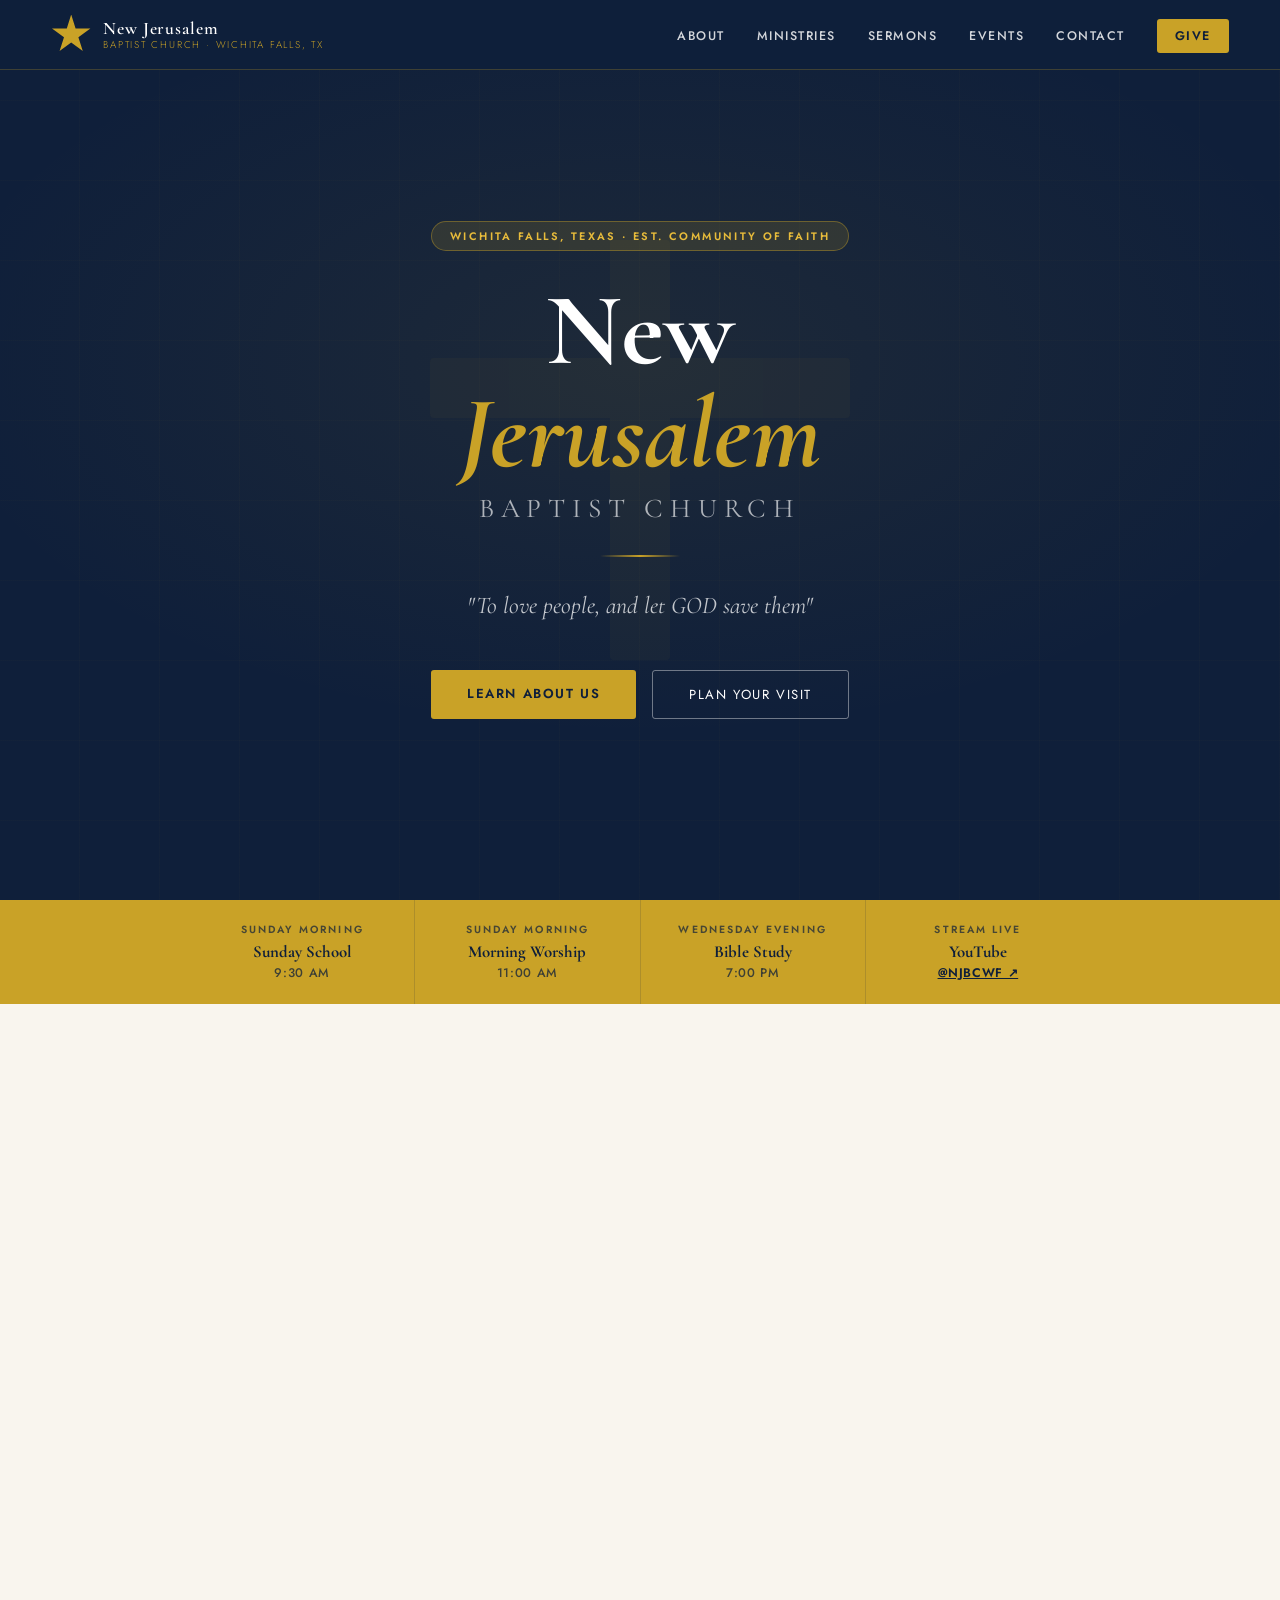
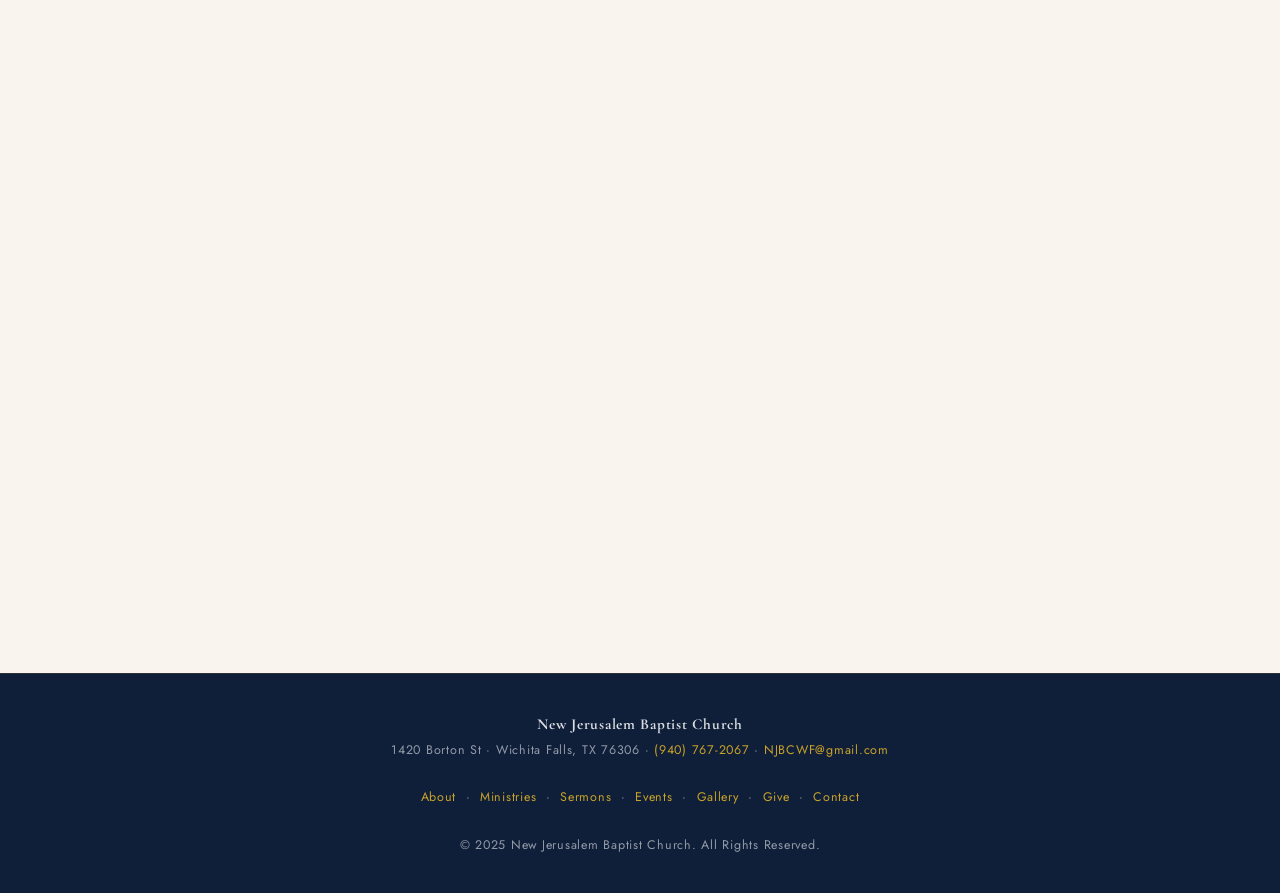
==== index.html @ de7db7b5 "Add files via upload" ====
<!DOCTYPE html>
<html lang="en">
<head>
  <meta charset="UTF-8" />
  <meta name="viewport" content="width=device-width, initial-scale=1.0" />
  <title>New Jerusalem Baptist Church – Wichita Falls, TX</title>
  <link rel="preconnect" href="https://fonts.googleapis.com" />
  <link rel="preconnect" href="https://fonts.gstatic.com" crossorigin />
  <link href="https://fonts.googleapis.com/css2?family=Cormorant+Garamond:ital,wght@0,400;0,600;0,700;1,400;1,600&family=Jost:wght@300;400;500;600&display=swap" rel="stylesheet" />
  <style>
    *, *::before, *::after { box-sizing: border-box; margin: 0; padding: 0; }

    :root {
      --navy:   #0f1f3a;
      --navy2:  #162848;
      --gold:   #c9a227;
      --gold2:  #e8bc3b;
      --cream:  #f9f5ee;
      --warm:   #f2e9d8;
      --text:   #1a1a2e;
      --muted:  #5a5a72;
      --white:  #ffffff;
      --rad:    6px;
    }

    html { scroll-behavior: smooth; }

    body {
      font-family: 'Jost', sans-serif;
      background: var(--cream);
      color: var(--text);
      overflow-x: hidden;
    }

    /* ── NAV ── */
    nav {
      position: fixed; top: 0; left: 0; right: 0; z-index: 1000;
      display: flex; align-items: center; justify-content: space-between;
      padding: 0 4vw;
      height: 70px;
      background: rgba(15, 31, 58, 0.97);
      backdrop-filter: blur(12px);
      border-bottom: 1px solid rgba(201,162,39,0.25);
    }
    .nav-logo {
      display: flex; align-items: center; gap: 12px; text-decoration: none;
    }
    .nav-logo-icon {
      width: 40px; height: 40px;
      background: var(--gold);
      clip-path: polygon(50% 0%, 61% 35%, 98% 35%, 68% 57%, 79% 91%, 50% 70%, 21% 91%, 32% 57%, 2% 35%, 39% 35%);
    }
    .nav-logo-text { color: var(--white); font-family: 'Cormorant Garamond', serif; font-size: 1.1rem; font-weight: 600; letter-spacing: 0.05em; line-height: 1.2; }
    .nav-logo-sub  { font-family: 'Jost', sans-serif; font-size: 0.62rem; font-weight: 300; letter-spacing: 0.18em; color: var(--gold); display: block; text-transform: uppercase; }

    .nav-links { display: flex; gap: 2rem; list-style: none; }
    .nav-links a {
      color: rgba(255,255,255,0.82);
      text-decoration: none;
      font-size: 0.78rem;
      font-weight: 500;
      letter-spacing: 0.12em;
      text-transform: uppercase;
      transition: color 0.2s;
    }
    .nav-links a:hover { color: var(--gold2); }

    .nav-give {
      background: var(--gold);
      color: var(--navy) !important;
      padding: 8px 18px;
      border-radius: 3px;
      font-weight: 600 !important;
      transition: background 0.2s !important;
    }
    .nav-give:hover { background: var(--gold2) !important; color: var(--navy) !important; }

    .nav-hamburger { display: none; flex-direction: column; gap: 5px; cursor: pointer; background: none; border: none; }
    .nav-hamburger span { display: block; width: 24px; height: 2px; background: var(--white); transition: 0.3s; }

    /* ── HERO ── */
    .hero {
      position: relative;
      min-height: 100vh;
      display: flex; flex-direction: column; justify-content: center; align-items: center;
      text-align: center;
      overflow: hidden;
      background: var(--navy);
      padding: 100px 6vw 60px;
    }
    .hero-bg {
      position: absolute; inset: 0;
      background:
        radial-gradient(ellipse 80% 60% at 50% 40%, rgba(201,162,39,0.08) 0%, transparent 70%),
        repeating-linear-gradient(
          0deg,
          transparent,
          transparent 79px,
          rgba(201,162,39,0.04) 80px
        ),
        repeating-linear-gradient(
          90deg,
          transparent,
          transparent 79px,
          rgba(201,162,39,0.04) 80px
        );
    }
    .hero-cross {
      position: absolute;
      top: 50%; left: 50%;
      transform: translate(-50%, -50%);
      width: 420px; height: 420px;
      opacity: 0.04;
    }
    .hero-cross::before, .hero-cross::after {
      content: ''; position: absolute; background: var(--gold); border-radius: 4px;
    }
    .hero-cross::before { width: 60px; height: 100%; left: 50%; transform: translateX(-50%); }
    .hero-cross::after  { width: 100%; height: 60px; top: 28%; left: 0; }

    .hero-badge {
      display: inline-block;
      background: rgba(201,162,39,0.15);
      border: 1px solid rgba(201,162,39,0.4);
      color: var(--gold2);
      font-size: 0.68rem;
      font-weight: 600;
      letter-spacing: 0.22em;
      text-transform: uppercase;
      padding: 6px 18px;
      border-radius: 50px;
      margin-bottom: 28px;
      position: relative;
      animation: fadeUp 0.8s ease both;
    }
    .hero h1 {
      font-family: 'Cormorant Garamond', serif;
      font-size: clamp(3rem, 8vw, 6.5rem);
      font-weight: 700;
      color: var(--white);
      line-height: 1.0;
      position: relative;
      animation: fadeUp 0.9s 0.1s ease both;
      margin-bottom: 8px;
    }
    .hero h1 em { color: var(--gold); font-style: italic; }
    .hero-church {
      font-family: 'Cormorant Garamond', serif;
      font-size: clamp(1rem, 3vw, 1.7rem);
      font-weight: 400;
      color: rgba(255,255,255,0.65);
      letter-spacing: 0.25em;
      text-transform: uppercase;
      margin-bottom: 30px;
      position: relative;
      animation: fadeUp 1s 0.2s ease both;
    }
    .hero-divider {
      width: 80px; height: 2px;
      background: linear-gradient(90deg, transparent, var(--gold), transparent);
      margin: 0 auto 30px;
      animation: fadeUp 1s 0.3s ease both;
    }
    .hero-tagline {
      font-family: 'Cormorant Garamond', serif;
      font-size: clamp(1.1rem, 2.5vw, 1.5rem);
      font-style: italic;
      color: rgba(255,255,255,0.75);
      max-width: 560px;
      line-height: 1.6;
      position: relative;
      animation: fadeUp 1s 0.4s ease both;
      margin-bottom: 44px;
    }
    .hero-ctas {
      display: flex; gap: 16px; flex-wrap: wrap; justify-content: center;
      position: relative;
      animation: fadeUp 1s 0.55s ease both;
    }
    .btn-primary {
      background: var(--gold);
      color: var(--navy);
      padding: 14px 36px;
      border-radius: 3px;
      font-weight: 600;
      font-size: 0.82rem;
      letter-spacing: 0.12em;
      text-transform: uppercase;
      text-decoration: none;
      transition: background 0.2s, transform 0.2s;
      display: inline-block;
    }
    .btn-primary:hover { background: var(--gold2); transform: translateY(-1px); }
    .btn-outline {
      background: transparent;
      color: var(--white);
      border: 1px solid rgba(255,255,255,0.4);
      padding: 14px 36px;
      border-radius: 3px;
      font-weight: 400;
      font-size: 0.82rem;
      letter-spacing: 0.12em;
      text-transform: uppercase;
      text-decoration: none;
      transition: border-color 0.2s, color 0.2s, transform 0.2s;
      display: inline-block;
    }
    .btn-outline:hover { border-color: var(--gold); color: var(--gold); transform: translateY(-1px); }

    /* ── SERVICE TIMES STRIP ── */
    .times-strip {
      background: var(--gold);
      padding: 0;
      display: flex;
      justify-content: center;
      align-items: stretch;
      flex-wrap: wrap;
    }
    .times-strip-inner {
      display: flex; align-items: stretch; width: 100%; max-width: 900px; flex-wrap: wrap;
    }
    .time-item {
      flex: 1; min-width: 200px;
      display: flex; flex-direction: column; align-items: center; justify-content: center;
      padding: 22px 20px;
      border-right: 1px solid rgba(15,31,58,0.15);
      text-align: center;
    }
    .time-item:last-child { border-right: none; }
    .time-day {
      font-size: 0.65rem;
      font-weight: 600;
      letter-spacing: 0.2em;
      text-transform: uppercase;
      color: rgba(15,31,58,0.7);
      margin-bottom: 4px;
    }
    .time-service {
      font-family: 'Cormorant Garamond', serif;
      font-size: 1.05rem;
      font-weight: 700;
      color: var(--navy);
      margin-bottom: 2px;
    }
    .time-clock {
      font-size: 0.78rem;
      font-weight: 500;
      color: rgba(15,31,58,0.75);
      letter-spacing: 0.05em;
    }

    /* ── SECTIONS ── */
    section { padding: 90px 6vw; }
    .section-tag {
      font-size: 0.65rem; font-weight: 600; letter-spacing: 0.25em; text-transform: uppercase;
      color: var(--gold); margin-bottom: 12px;
    }
    .section-title {
      font-family: 'Cormorant Garamond', serif;
      font-size: clamp(2rem, 5vw, 3.4rem);
      font-weight: 700;
      color: var(--navy);
      line-height: 1.1;
      margin-bottom: 20px;
    }
    .section-title em { font-style: italic; color: var(--gold); }
    .section-body {
      font-size: 1rem; line-height: 1.8; color: var(--muted); max-width: 560px;
    }
    .gold-line {
      width: 48px; height: 3px;
      background: var(--gold);
      margin-bottom: 24px;
      border-radius: 2px;
    }

    /* ── WELCOME ── */
    .welcome {
      background: var(--cream);
      display: grid;
      grid-template-columns: 1fr 1fr;
      gap: 80px;
      align-items: center;
    }
    .welcome-visual {
      position: relative;
    }
    .welcome-img-frame {
      width: 100%;
      aspect-ratio: 4/3;
      background: var(--navy2);
      border-radius: 4px;
      overflow: hidden;
      display: flex; align-items: center; justify-content: center;
      position: relative;
    }
    .welcome-img-frame::after {
      content: '';
      position: absolute;
      inset: 0;
      border: 2px solid rgba(201,162,39,0.3);
      border-radius: 4px;
      pointer-events: none;
    }
    .welcome-placeholder {
      color: rgba(201,162,39,0.5);
      font-family: 'Cormorant Garamond', serif;
      font-size: 1rem;
      letter-spacing: 0.1em;
      text-align: center;
      padding: 20px;
    }
    .welcome-accent-box {
      position: absolute;
      bottom: -24px; right: -24px;
      background: var(--gold);
      width: 120px; height: 120px;
      border-radius: 3px;
      display: flex; flex-direction: column; align-items: center; justify-content: center;
      text-align: center;
      z-index: -1;
    }
    .welcome-accent-num {
      font-family: 'Cormorant Garamond', serif;
      font-size: 2.2rem;
      font-weight: 700;
      color: var(--navy);
      line-height: 1;
    }
    .welcome-accent-label {
      font-size: 0.6rem;
      font-weight: 600;
      letter-spacing: 0.12em;
      text-transform: uppercase;
      color: rgba(15,31,58,0.7);
    }
    .welcome-verse {
      margin-top: 28px;
      padding: 20px 24px;
      border-left: 3px solid var(--gold);
      background: var(--warm);
      border-radius: 0 4px 4px 0;
    }
    .welcome-verse p {
      font-family: 'Cormorant Garamond', serif;
      font-size: 1.1rem;
      font-style: italic;
      color: var(--navy);
      line-height: 1.6;
    }
    .welcome-verse cite {
      display: block;
      font-family: 'Jost', sans-serif;
      font-size: 0.72rem;
      font-style: normal;
      font-weight: 600;
      letter-spacing: 0.1em;
      color: var(--gold);
      margin-top: 8px;
    }

    /* ── MINISTRIES ── */
    .ministries-section { background: var(--navy); }
    .ministries-section .section-tag { color: var(--gold); }
    .ministries-section .section-title { color: var(--white); }
    .ministries-section .section-body { color: rgba(255,255,255,0.6); }
    .ministries-header {
      display: flex; justify-content: space-between; align-items: flex-end;
      flex-wrap: wrap; gap: 20px;
      margin-bottom: 54px;
    }
    .ministries-grid {
      display: grid;
      grid-template-columns: repeat(auto-fill, minmax(200px, 1fr));
      gap: 16px;
    }
    .ministry-card {
      background: rgba(255,255,255,0.05);
      border: 1px solid rgba(201,162,39,0.15);
      border-radius: var(--rad);
      padding: 24px 20px;
      cursor: default;
      transition: background 0.25s, border-color 0.25s, transform 0.25s;
      position: relative;
      overflow: hidden;
    }
    .ministry-card::before {
      content: '';
      position: absolute; bottom: 0; left: 0;
      width: 100%; height: 2px;
      background: var(--gold);
      transform: scaleX(0);
      transform-origin: left;
      transition: transform 0.3s;
    }
    .ministry-card:hover {
      background: rgba(201,162,39,0.08);
      border-color: rgba(201,162,39,0.4);
      transform: translateY(-3px);
    }
    .ministry-card:hover::before { transform: scaleX(1); }
    .ministry-icon {
      font-size: 1.5rem;
      margin-bottom: 12px;
    }
    .ministry-name {
      font-family: 'Cormorant Garamond', serif;
      font-size: 1.05rem;
      font-weight: 600;
      color: var(--white);
      margin-bottom: 6px;
    }
    .ministry-desc {
      font-size: 0.75rem;
      color: rgba(255,255,255,0.45);
      line-height: 1.55;
    }

    /* ── GIVE / JOIN ── */
    .action-strip {
      background: var(--warm);
      padding: 72px 6vw;
      display: grid;
      grid-template-columns: 1fr 1fr;
      gap: 40px;
    }
    .action-card {
      background: var(--white);
      border-radius: 6px;
      padding: 44px 40px;
      position: relative;
      overflow: hidden;
      box-shadow: 0 2px 24px rgba(0,0,0,0.07);
    }
    .action-card.dark {
      background: var(--navy);
    }
    .action-card::after {
      content: '';
      position: absolute; top: 0; left: 0;
      width: 4px; height: 100%;
      background: var(--gold);
    }
    .action-card .section-title { font-size: 2rem; }
    .action-card.dark .section-title { color: var(--white); }
    .action-card.dark .section-body  { color: rgba(255,255,255,0.6); }
    .action-card .section-body { margin-bottom: 28px; }

    /* ── CONTACT ── */
    .contact-section {
      background: var(--cream);
      display: grid;
      grid-template-columns: 1fr 1fr;
      gap: 80px;
      align-items: center;
    }
    .contact-info { }
    .contact-list { list-style: none; margin-top: 32px; display: flex; flex-direction: column; gap: 20px; }
    .contact-list li {
      display: flex; align-items: flex-start; gap: 14px;
    }
    .contact-icon {
      width: 40px; height: 40px; flex-shrink: 0;
      background: var(--warm);
      border: 1px solid rgba(201,162,39,0.3);
      border-radius: 50%;
      display: flex; align-items: center; justify-content: center;
      font-size: 1rem;
    }
    .contact-detail strong {
      display: block;
      font-size: 0.72rem;
      font-weight: 600;
      letter-spacing: 0.14em;
      text-transform: uppercase;
      color: var(--gold);
      margin-bottom: 2px;
    }
    .contact-detail span, .contact-detail a {
      font-size: 0.95rem;
      color: var(--muted);
      text-decoration: none;
    }
    .contact-detail a:hover { color: var(--gold); }
    .contact-map {
      background: var(--navy2);
      border-radius: 6px;
      overflow: hidden;
      height: 360px;
      display: flex; align-items: center; justify-content: center;
      position: relative;
    }
    .contact-map iframe {
      width: 100%; height: 100%; border: 0;
    }

    .social-row {
      display: flex; gap: 12px; margin-top: 36px; flex-wrap: wrap;
    }
    .social-btn {
      display: flex; align-items: center; gap: 8px;
      padding: 9px 16px;
      border: 1px solid rgba(201,162,39,0.3);
      border-radius: 50px;
      text-decoration: none;
      font-size: 0.75rem;
      font-weight: 500;
      letter-spacing: 0.08em;
      color: var(--muted);
      transition: all 0.2s;
    }
    .social-btn:hover {
      border-color: var(--gold);
      color: var(--gold);
      background: rgba(201,162,39,0.05);
    }

    /* ── FOOTER ── */
    footer {
      background: var(--navy);
      color: rgba(255,255,255,0.55);
      text-align: center;
      padding: 36px 6vw;
      font-size: 0.78rem;
      letter-spacing: 0.06em;
      line-height: 1.9;
      border-top: 1px solid rgba(201,162,39,0.15);
    }
    footer a { color: var(--gold); text-decoration: none; }
    footer strong { color: rgba(255,255,255,0.85); font-family: 'Cormorant Garamond', serif; font-size: 0.95rem; }

    /* ── ANIMATIONS ── */
    @keyframes fadeUp {
      from { opacity: 0; transform: translateY(22px); }
      to   { opacity: 1; transform: translateY(0); }
    }
    .reveal {
      opacity: 0; transform: translateY(30px);
      transition: opacity 0.7s ease, transform 0.7s ease;
    }
    .reveal.visible {
      opacity: 1; transform: translateY(0);
    }


    /* ── MOBILE MENU ── */
    .mobile-menu {
      display: none; position: fixed; top: 70px; left: 0; right: 0;
      background: var(--white); z-index: 999;
      border-bottom: 2px solid rgba(201,162,39,0.25);
      padding: 8px 4vw 18px; flex-direction: column;
      box-shadow: 0 8px 24px rgba(0,0,0,0.1);
    }
    .mobile-menu.open { display: flex; }
    .mobile-menu a { display: block; padding: 12px 0; color: var(--muted); text-decoration: none; font-size: 0.78rem; font-weight: 500; letter-spacing: 0.12em; text-transform: uppercase; border-bottom: 1px solid rgba(0,0,0,0.05); transition: color 0.2s; }
    .mobile-menu a:last-child { border-bottom: none; }
    .mobile-menu a:hover { color: var(--navy); }

    /* ── MOBILE ── */
    @media (max-width: 820px) {
      .nav-links { display: none; }
      .nav-hamburger { display: flex; }

      .welcome, .contact-section, .action-strip {
        grid-template-columns: 1fr;
        gap: 40px;
      }
      .welcome-accent-box { display: none; }
      .ministries-header { flex-direction: column; }
      .hero h1 { font-size: clamp(2.4rem, 10vw, 4rem); }
      .times-strip-inner { flex-direction: column; }
      .time-item { border-right: none; border-bottom: 1px solid rgba(15,31,58,0.15); }
      .time-item:last-child { border-bottom: none; }
    }
  </style>
</head>
<body>

<!-- NAV -->
<nav>
  <a href="#home" class="nav-logo">
    <div class="nav-logo-icon"></div>
    <div class="nav-logo-text">
      New Jerusalem<br>
      <span class="nav-logo-sub">Baptist Church · Wichita Falls, TX</span>
    </div>
  </a>
  <ul class="nav-links">
    <li><a href="about.html">About</a></li>
    <li><a href="ministries.html">Ministries</a></li>
    <li><a href="sermons.html">Sermons</a></li>
    <li><a href="events.html">Events</a></li>
    <li><a href="contact.html">Contact</a></li>
    <li><a href="give.html" class="nav-give">Give</a></li>
  </ul>
  <button class="nav-hamburger" aria-label="Menu" id="hamburger">
    <span></span><span></span><span></span>
  </button>
</nav>
<div class="mobile-menu" id="mobileMenu">
  <a href="about.html">About Us</a>
  <a href="history.html">History</a>
  <a href="pastor.html">Our Pastor</a>
  <a href="ministries.html">Ministries</a>
  <a href="sermons.html">Sermons</a>
  <a href="events.html">Events</a>
  <a href="gallery.html">Gallery</a>
  <a href="join.html">Join Us</a>
  <a href="contact.html">Contact</a>
  <a href="give.html" style="color:var(--gold);font-weight:600;">Give →</a>
</div>

<!-- HERO -->
<section class="hero" id="home">
  <div class="hero-bg"></div>
  <div class="hero-cross"></div>

  <div class="hero-badge">Wichita Falls, Texas · Est. Community of Faith</div>

  <h1>New<br><em>Jerusalem</em></h1>
  <p class="hero-church">Baptist Church</p>
  <div class="hero-divider"></div>
  <p class="hero-tagline">"To love people, and let GOD save them"</p>

  <div class="hero-ctas">
    <a href="about.html" class="btn-primary">Learn About Us</a>
    <a href="contact.html" class="btn-outline">Plan Your Visit</a>
  </div>
</section>

<!-- SERVICE TIMES -->
<div class="times-strip">
  <div class="times-strip-inner">
    <div class="time-item">
      <div class="time-day">Sunday Morning</div>
      <div class="time-service">Sunday School</div>
      <div class="time-clock">9:30 AM</div>
    </div>
    <div class="time-item">
      <div class="time-day">Sunday Morning</div>
      <div class="time-service">Morning Worship</div>
      <div class="time-clock">11:00 AM</div>
    </div>
    <div class="time-item">
      <div class="time-day">Wednesday Evening</div>
      <div class="time-service">Bible Study</div>
      <div class="time-clock">7:00 PM</div>
    </div>
    <div class="time-item">
      <div class="time-day">Stream Live</div>
      <div class="time-service">YouTube</div>
      <div class="time-clock"><a href="http://www.youtube.com/@NJBCWF" target="_blank" style="color:var(--navy);font-weight:600;">@NJBCWF ↗</a></div>
    </div>
  </div>
</div>

<!-- WELCOME / ABOUT -->
<section class="welcome" id="about">
  <div class="welcome-visual reveal">
    <div class="welcome-img-frame">
      <!-- Replace the src below with your actual church photo -->
      <img src="https://static.wixstatic.com/media/01a251_3fbb4b91254f48e99096f64b1d5bab89~mv2_d_1728_1296_s_2.jpg"
           alt="Inside New Jerusalem Baptist Church"
           style="width:100%;height:100%;object-fit:cover;"
           onerror="this.style.display='none';this.nextElementSibling.style.display='flex';"
      />
      <div class="welcome-placeholder" style="display:none;">
        ✝<br>New Jerusalem<br>Baptist Church
      </div>
    </div>
    <div class="welcome-accent-box">
      <div class="welcome-accent-num">15+</div>
      <div class="welcome-accent-label">Ministries</div>
    </div>
  </div>

  <div class="reveal" style="transition-delay:0.15s">
    <div class="section-tag">Welcome Home</div>
    <div class="gold-line"></div>
    <h2 class="section-title">A Church That<br>Shows <em>Christ's Love</em></h2>
    <p class="section-body">
      The mission and purpose of New Jerusalem Baptist Church is to carry out the mandate of Jesus — to "feed His sheep." We are a church that shows the love of Christ to everyone we meet. Every member is seeking fellowship with GOD, growing together in faith, and serving our community in Wichita Falls.
    </p>

    <div class="welcome-verse">
      <p>"Go ye therefore, and teach all nations, baptizing them in the name of the Father, and of the Son, and of the Holy Ghost."</p>
      <cite>— Matthew 28:19</cite>
    </div>

    <div style="margin-top:32px; display:flex; gap:14px; flex-wrap:wrap;">
      <a href="about.html" class="btn-primary">Our Story</a>
      <a href="pastor.html" class="btn-outline" style="color:var(--navy);border-color:rgba(15,31,58,0.3);">Meet Our Pastor</a>
    </div>
  </div>
</section>

<!-- MINISTRIES -->
<section class="ministries-section" id="ministries">
  <div class="ministries-header">
    <div class="reveal">
      <div class="section-tag">Serving Together</div>
      <div class="gold-line"></div>
      <h2 class="section-title">Our <em>Ministries</em></h2>
    </div>
    <p class="section-body reveal" style="transition-delay:0.1s">
      From youth to seniors, from creative arts to community outreach — there is a place for every member to serve and belong at NJBC.
    </p>
  </div>

  <div class="ministries-grid">
    <div class="ministry-card reveal" style="transition-delay:0.05s">
      <div class="ministry-icon">🌟</div>
      <div class="ministry-name">IMPACT &amp; 18/25</div>
      <div class="ministry-desc">Youth ministry shaping the next generation of faithful leaders.</div>
    </div>
    <div class="ministry-card reveal" style="transition-delay:0.1s">
      <div class="ministry-icon">💑</div>
      <div class="ministry-name">Couples Ministry</div>
      <div class="ministry-desc">Strengthening marriages through faith, community, and fellowship.</div>
    </div>
    <div class="ministry-card reveal" style="transition-delay:0.15s">
      <div class="ministry-icon">🦊</div>
      <div class="ministry-name">Silver Fox</div>
      <div class="ministry-desc">Celebrating and honoring our senior members with care and joy.</div>
    </div>
    <div class="ministry-card reveal" style="transition-delay:0.2s">
      <div class="ministry-icon">🤝</div>
      <div class="ministry-name">Greeters</div>
      <div class="ministry-desc">Making every visitor feel welcomed, seen, and at home.</div>
    </div>
    <div class="ministry-card reveal" style="transition-delay:0.05s">
      <div class="ministry-icon">🍽️</div>
      <div class="ministry-name">Hospitality</div>
      <div class="ministry-desc">Serving the congregation and community with warmth and generosity.</div>
    </div>
    <div class="ministry-card reveal" style="transition-delay:0.1s">
      <div class="ministry-icon">🏘️</div>
      <div class="ministry-name">Communities on the Move</div>
      <div class="ministry-desc">Engaging and uplifting the neighborhoods around us.</div>
    </div>
    <div class="ministry-card reveal" style="transition-delay:0.15s">
      <div class="ministry-icon">🚌</div>
      <div class="ministry-name">Transportation</div>
      <div class="ministry-desc">Ensuring no one misses worship due to lack of a ride.</div>
    </div>
    <div class="ministry-card reveal" style="transition-delay:0.2s">
      <div class="ministry-icon">🎗️</div>
      <div class="ministry-name">Cancer Survivors</div>
      <div class="ministry-desc">A community of hope, support, and healing for survivors and families.</div>
    </div>
    <div class="ministry-card reveal" style="transition-delay:0.05s">
      <div class="ministry-icon">🕊️</div>
      <div class="ministry-name">Grief Ministry</div>
      <div class="ministry-desc">Walking alongside those experiencing loss with compassion.</div>
    </div>
    <div class="ministry-card reveal" style="transition-delay:0.1s">
      <div class="ministry-icon">🍳</div>
      <div class="ministry-name">Culinary Arts</div>
      <div class="ministry-desc">Sharing God's love through the gift of food and fellowship.</div>
    </div>
    <div class="ministry-card reveal" style="transition-delay:0.15s">
      <div class="ministry-icon">🎨</div>
      <div class="ministry-name">Creative Arts</div>
      <div class="ministry-desc">Using artistic gifts to glorify God and inspire the congregation.</div>
    </div>
    <div class="ministry-card reveal" style="transition-delay:0.2s">
      <div class="ministry-icon">🔥</div>
      <div class="ministry-name">Chariots of Fire</div>
      <div class="ministry-desc">A ministry of dynamic worship and spiritual fire.</div>
    </div>
    <div class="ministry-card reveal" style="transition-delay:0.05s">
      <div class="ministry-icon">✊</div>
      <div class="ministry-name">MLK Symposium</div>
      <div class="ministry-desc">Honoring Dr. King's legacy through education and advocacy.</div>
    </div>
    <div class="ministry-card reveal" style="transition-delay:0.1s">
      <div class="ministry-icon">🌱</div>
      <div class="ministry-name">Operation Fresh Start</div>
      <div class="ministry-desc">Rebuilding lives through outreach, resources, and renewal.</div>
    </div>
  </div>
</section>

<!-- GIVE / JOIN ACTION STRIP -->
<div class="action-strip">
  <div class="action-card reveal">
    <div class="section-tag">Support the Mission</div>
    <div class="gold-line"></div>
    <h2 class="section-title">Give &amp;<br>Partner with Us</h2>
    <p class="section-body">Your generosity fuels our ministries, community programs, and the spreading of the Gospel right here in Wichita Falls.</p>
    <a href="give.html" class="btn-primary">Give Online →</a>
  </div>
  <div class="action-card dark reveal" style="transition-delay:0.15s">
    <div class="section-tag" style="color:var(--gold)">Become a Member</div>
    <div class="gold-line"></div>
    <h2 class="section-title" style="color:var(--white)">Join Our<br><em>Family</em></h2>
    <p class="section-body" style="color:rgba(255,255,255,0.6)">There's a place here for you. Connect with our church family, discover your gifts, and grow in your walk with God.</p>
    <a href="join.html" class="btn-primary">Join Us →</a>
  </div>
</div>

<!-- CONTACT -->
<section class="contact-section" id="contact">
  <div class="reveal">
    <div class="section-tag">Find Us</div>
    <div class="gold-line"></div>
    <h2 class="section-title">Plan Your<br><em>Visit</em></h2>
    <p class="section-body">We'd love to have you join us for worship. Come as you are — all are welcome at New Jerusalem.</p>

    <ul class="contact-list">
      <li>
        <div class="contact-icon">📍</div>
        <div class="contact-detail">
          <strong>Address</strong>
          <span>1420 Borton St, Wichita Falls, TX 76306</span>
        </div>
      </li>
      <li>
        <div class="contact-icon">📞</div>
        <div class="contact-detail">
          <strong>Phone</strong>
          <a href="tel:9407672067">(940) 767-2067</a>
        </div>
      </li>
      <li>
        <div class="contact-icon">✉️</div>
        <div class="contact-detail">
          <strong>Email</strong>
          <a href="mailto:NJBCWF@gmail.com">NJBCWF@gmail.com</a>
        </div>
      </li>
    </ul>

    <div class="social-row">
      <a href="http://www.youtube.com/@NJBCWF" target="_blank" class="social-btn">▶ YouTube</a>
      <a href="https://www.facebook.com/newjerusalembcwftx/" target="_blank" class="social-btn">f Facebook</a>
      <a href="https://twitter.com/njbcyouthwf" target="_blank" class="social-btn">𝕏 Twitter</a>
      <a href="https://www.instagram.com/njbcwfyouth/" target="_blank" class="social-btn">◎ Instagram</a>
    </div>
  </div>

  <div class="contact-map reveal" style="transition-delay:0.15s">
    <iframe
      src="https://www.google.com/maps/embed?pb=!1m18!1m12!1m3!1d3327.78!2d-98.5271!3d33.9219!2m3!1f0!2f0!3f0!3m2!1i1024!2i768!4f13.1!3m3!1m2!1s0x864d5e1b0000000%3A0x0!2s1420+Borton+St%2C+Wichita+Falls%2C+TX+76306!5e0!3m2!1sen!2sus!4v1"
      allowfullscreen=""
      loading="lazy"
      referrerpolicy="no-referrer-when-downgrade"
      title="New Jerusalem Baptist Church Location"
    ></iframe>
  </div>
</section>

<!-- FOOTER -->
<footer>
  <strong>New Jerusalem Baptist Church</strong><br>
  1420 Borton St · Wichita Falls, TX 76306 · <a href="tel:9407672067">(940) 767-2067</a> · <a href="mailto:NJBCWF@gmail.com">NJBCWF@gmail.com</a><br><br>
  <a href="about.html">About</a> &nbsp;·&nbsp;
  <a href="ministries.html">Ministries</a> &nbsp;·&nbsp;
  <a href="sermons.html">Sermons</a> &nbsp;·&nbsp;
  <a href="events.html">Events</a> &nbsp;·&nbsp;
  <a href="gallery.html">Gallery</a> &nbsp;·&nbsp;
  <a href="give.html">Give</a> &nbsp;·&nbsp;
  <a href="contact.html">Contact</a><br><br>
  © 2025 New Jerusalem Baptist Church. All Rights Reserved.
</footer>

<script data-cfasync="false" src="/cdn-cgi/scripts/5c5dd728/cloudflare-static/email-decode.min.js"><
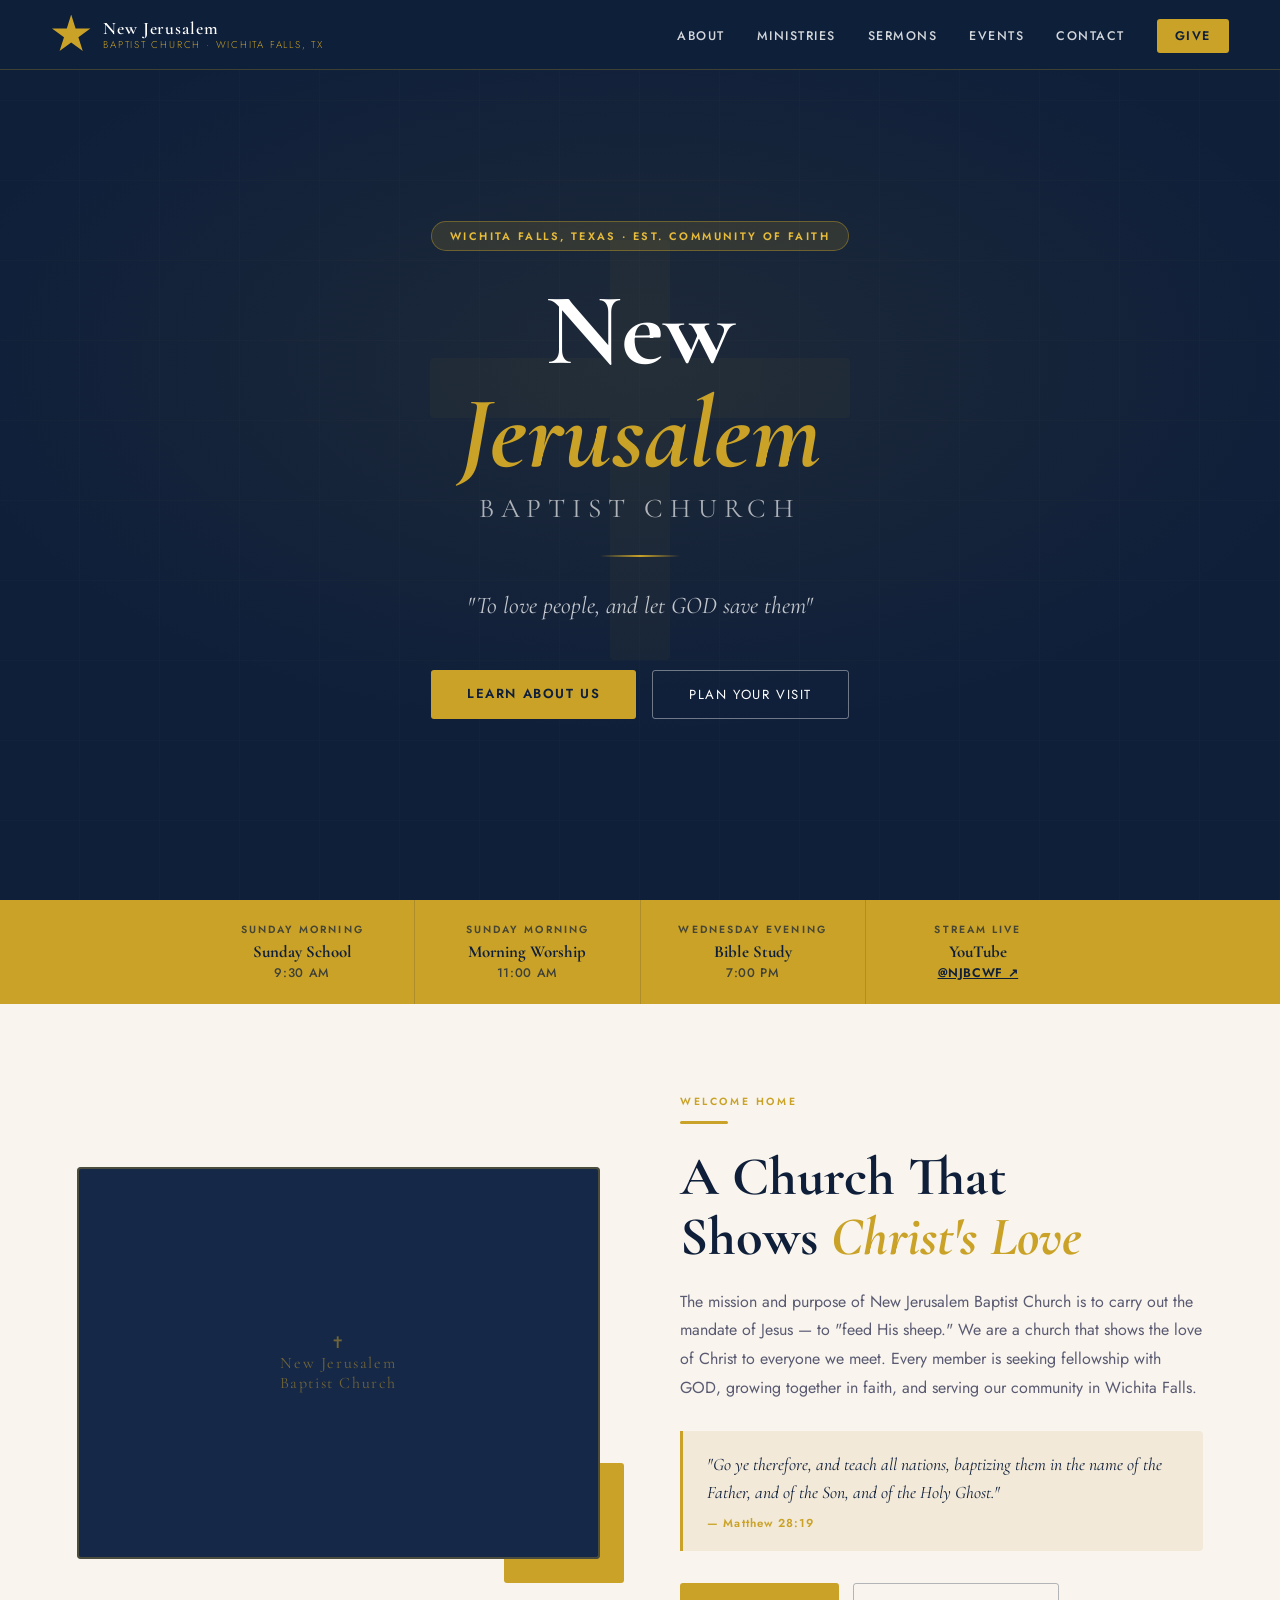
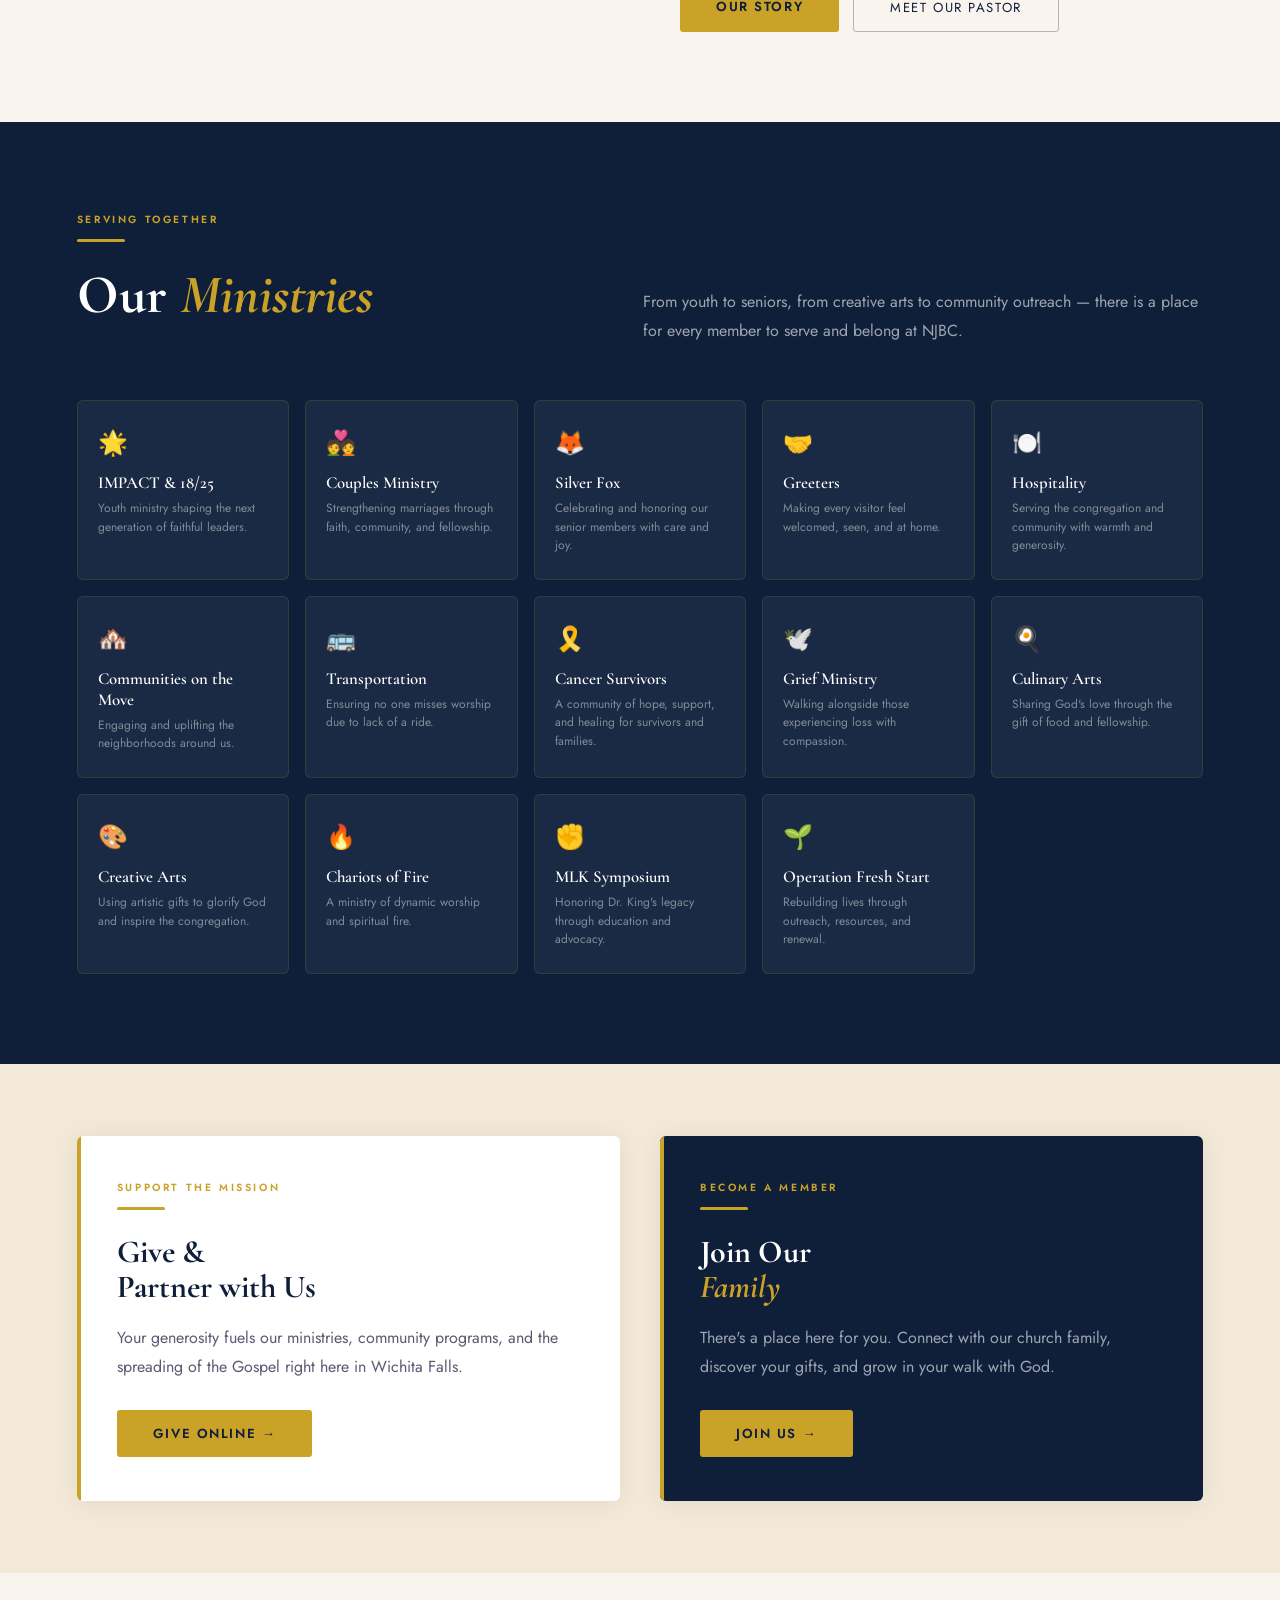
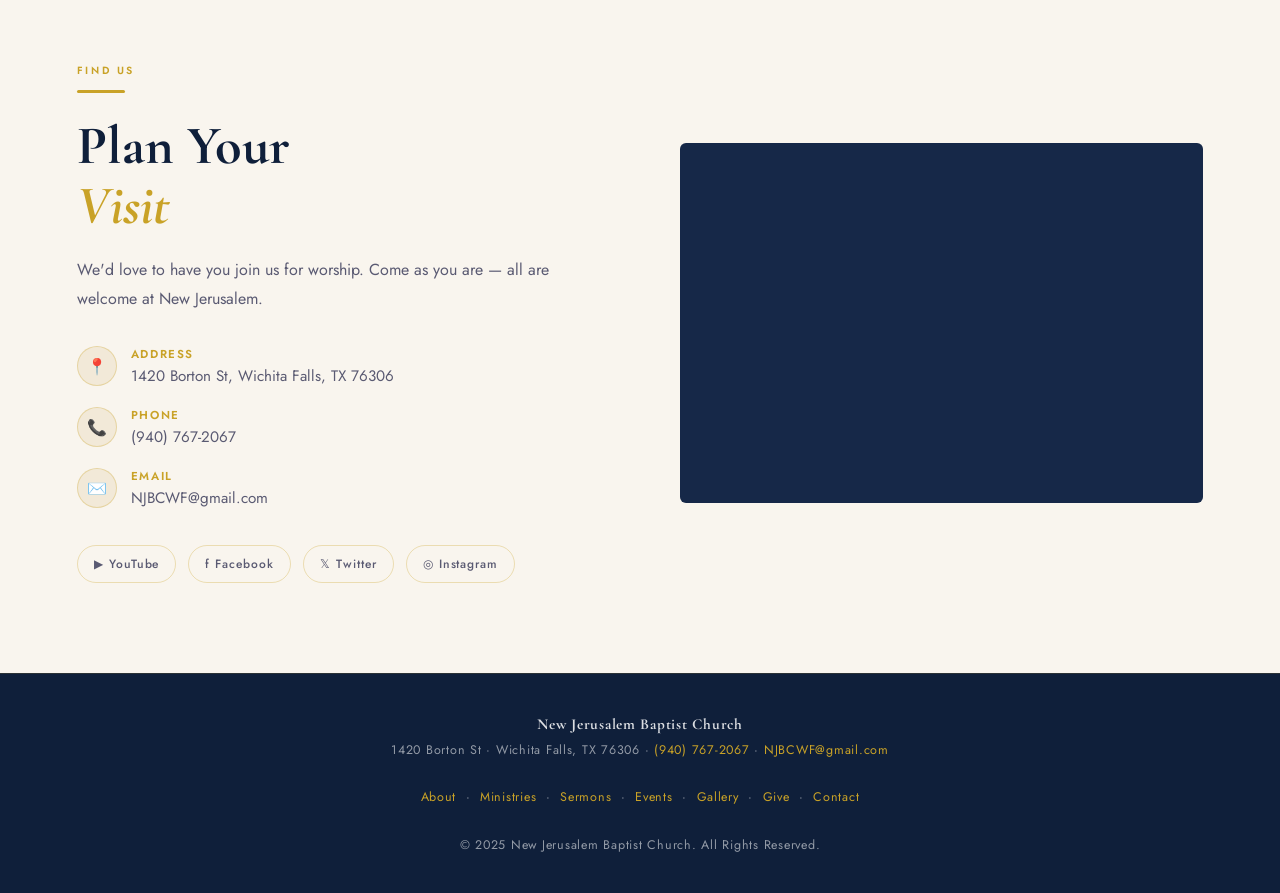
==== commit 30af95a9: "Update index.html" ====
--- a/index.html
+++ b/index.html
@@ -42,9 +42,7 @@
       backdrop-filter: blur(12px);
       border-bottom: 1px solid rgba(201,162,39,0.25);
     }
-    .nav-logo {
-      display: flex; align-items: center; gap: 12px; text-decoration: none;
-    }
+    .nav-logo { display: flex; align-items: center; gap: 12px; text-decoration: none; }
     .nav-logo-icon {
       width: 40px; height: 40px;
       background: var(--gold);
@@ -78,6 +76,19 @@
     .nav-hamburger { display: none; flex-direction: column; gap: 5px; cursor: pointer; background: none; border: none; }
     .nav-hamburger span { display: block; width: 24px; height: 2px; background: var(--white); transition: 0.3s; }
 
+    /* ── MOBILE MENU ── */
+    .mobile-menu {
+      display: none; position: fixed; top: 70px; left: 0; right: 0;
+      background: var(--white); z-index: 999;
+      border-bottom: 2px solid rgba(201,162,39,0.25);
+      padding: 8px 4vw 18px; flex-direction: column;
+      box-shadow: 0 8px 24px rgba(0,0,0,0.1);
+    }
+    .mobile-menu.open { display: flex; }
+    .mobile-menu a { display: block; padding: 12px 0; color: var(--muted); text-decoration: none; font-size: 0.78rem; font-weight: 500; letter-spacing: 0.12em; text-transform: uppercase; border-bottom: 1px solid rgba(0,0,0,0.05); transition: color 0.2s; }
+    .mobile-menu a:last-child { border-bottom: none; }
+    .mobile-menu a:hover { color: var(--navy); }
+
     /* ── HERO ── */
     .hero {
       position: relative;
@@ -92,29 +103,11 @@
       position: absolute; inset: 0;
       background:
         radial-gradient(ellipse 80% 60% at 50% 40%, rgba(201,162,39,0.08) 0%, transparent 70%),
-        repeating-linear-gradient(
-          0deg,
-          transparent,
-          transparent 79px,
-          rgba(201,162,39,0.04) 80px
-        ),
-        repeating-linear-gradient(
-          90deg,
-          transparent,
-          transparent 79px,
-          rgba(201,162,39,0.04) 80px
-        );
-    }
-    .hero-cross {
-      position: absolute;
-      top: 50%; left: 50%;
-      transform: translate(-50%, -50%);
-      width: 420px; height: 420px;
-      opacity: 0.04;
-    }
-    .hero-cross::before, .hero-cross::after {
-      content: ''; position: absolute; background: var(--gold); border-radius: 4px;
-    }
+        repeating-linear-gradient(0deg, transparent, transparent 79px, rgba(201,162,39,0.04) 80px),
+        repeating-linear-gradient(90deg, transparent, transparent 79px, rgba(201,162,39,0.04) 80px);
+    }
+    .hero-cross { position: absolute; top: 50%; left: 50%; transform: translate(-50%, -50%); width: 420px; height: 420px; opacity: 0.04; }
+    .hero-cross::before, .hero-cross::after { content: ''; position: absolute; background: var(--gold); border-radius: 4px; }
     .hero-cross::before { width: 60px; height: 100%; left: 50%; transform: translateX(-50%); }
     .hero-cross::after  { width: 100%; height: 60px; top: 28%; left: 0; }
 
@@ -123,409 +116,126 @@
       background: rgba(201,162,39,0.15);
       border: 1px solid rgba(201,162,39,0.4);
       color: var(--gold2);
-      font-size: 0.68rem;
-      font-weight: 600;
-      letter-spacing: 0.22em;
-      text-transform: uppercase;
-      padding: 6px 18px;
-      border-radius: 50px;
-      margin-bottom: 28px;
-      position: relative;
-      animation: fadeUp 0.8s ease both;
+      font-size: 0.68rem; font-weight: 600; letter-spacing: 0.22em; text-transform: uppercase;
+      padding: 6px 18px; border-radius: 50px; margin-bottom: 28px;
+      position: relative; animation: fadeUp 0.8s ease both;
     }
     .hero h1 {
       font-family: 'Cormorant Garamond', serif;
       font-size: clamp(3rem, 8vw, 6.5rem);
-      font-weight: 700;
-      color: var(--white);
-      line-height: 1.0;
-      position: relative;
-      animation: fadeUp 0.9s 0.1s ease both;
-      margin-bottom: 8px;
+      font-weight: 700; color: var(--white); line-height: 1.0;
+      position: relative; animation: fadeUp 0.9s 0.1s ease both; margin-bottom: 8px;
     }
     .hero h1 em { color: var(--gold); font-style: italic; }
     .hero-church {
       font-family: 'Cormorant Garamond', serif;
-      font-size: clamp(1rem, 3vw, 1.7rem);
-      font-weight: 400;
-      color: rgba(255,255,255,0.65);
-      letter-spacing: 0.25em;
-      text-transform: uppercase;
-      margin-bottom: 30px;
-      position: relative;
-      animation: fadeUp 1s 0.2s ease both;
+      font-size: clamp(1rem, 3vw, 1.7rem); font-weight: 400;
+      color: rgba(255,255,255,0.65); letter-spacing: 0.25em; text-transform: uppercase;
+      margin-bottom: 30px; position: relative; animation: fadeUp 1s 0.2s ease both;
     }
     .hero-divider {
       width: 80px; height: 2px;
       background: linear-gradient(90deg, transparent, var(--gold), transparent);
-      margin: 0 auto 30px;
-      animation: fadeUp 1s 0.3s ease both;
+      margin: 0 auto 30px; animation: fadeUp 1s 0.3s ease both;
     }
     .hero-tagline {
       font-family: 'Cormorant Garamond', serif;
-      font-size: clamp(1.1rem, 2.5vw, 1.5rem);
-      font-style: italic;
-      color: rgba(255,255,255,0.75);
-      max-width: 560px;
-      line-height: 1.6;
-      position: relative;
-      animation: fadeUp 1s 0.4s ease both;
-      margin-bottom: 44px;
+      font-size: clamp(1.1rem, 2.5vw, 1.5rem); font-style: italic;
+      color: rgba(255,255,255,0.75); max-width: 560px; line-height: 1.6;
+      position: relative; animation: fadeUp 1s 0.4s ease both; margin-bottom: 44px;
     }
     .hero-ctas {
       display: flex; gap: 16px; flex-wrap: wrap; justify-content: center;
-      position: relative;
-      animation: fadeUp 1s 0.55s ease both;
+      position: relative; animation: fadeUp 1s 0.55s ease both;
     }
     .btn-primary {
-      background: var(--gold);
-      color: var(--navy);
-      padding: 14px 36px;
-      border-radius: 3px;
-      font-weight: 600;
-      font-size: 0.82rem;
-      letter-spacing: 0.12em;
-      text-transform: uppercase;
-      text-decoration: none;
-      transition: background 0.2s, transform 0.2s;
-      display: inline-block;
+      background: var(--gold); color: var(--navy);
+      padding: 14px 36px; border-radius: 3px; font-weight: 600;
+      font-size: 0.82rem; letter-spacing: 0.12em; text-transform: uppercase;
+      text-decoration: none; transition: background 0.2s, transform 0.2s; display: inline-block;
     }
     .btn-primary:hover { background: var(--gold2); transform: translateY(-1px); }
     .btn-outline {
-      background: transparent;
-      color: var(--white);
+      background: transparent; color: var(--white);
       border: 1px solid rgba(255,255,255,0.4);
-      padding: 14px 36px;
-      border-radius: 3px;
-      font-weight: 400;
-      font-size: 0.82rem;
-      letter-spacing: 0.12em;
-      text-transform: uppercase;
-      text-decoration: none;
-      transition: border-color 0.2s, color 0.2s, transform 0.2s;
-      display: inline-block;
+      padding: 14px 36px; border-radius: 3px; font-weight: 400;
+      font-size: 0.82rem; letter-spacing: 0.12em; text-transform: uppercase;
+      text-decoration: none; transition: border-color 0.2s, color 0.2s, transform 0.2s; display: inline-block;
     }
     .btn-outline:hover { border-color: var(--gold); color: var(--gold); transform: translateY(-1px); }
 
     /* ── SERVICE TIMES STRIP ── */
-    .times-strip {
-      background: var(--gold);
-      padding: 0;
-      display: flex;
-      justify-content: center;
-      align-items: stretch;
-      flex-wrap: wrap;
-    }
-    .times-strip-inner {
-      display: flex; align-items: stretch; width: 100%; max-width: 900px; flex-wrap: wrap;
-    }
-    .time-item {
-      flex: 1; min-width: 200px;
-      display: flex; flex-direction: column; align-items: center; justify-content: center;
-      padding: 22px 20px;
-      border-right: 1px solid rgba(15,31,58,0.15);
-      text-align: center;
-    }
+    .times-strip { background: var(--gold); padding: 0; display: flex; justify-content: center; align-items: stretch; flex-wrap: wrap; }
+    .times-strip-inner { display: flex; align-items: stretch; width: 100%; max-width: 900px; flex-wrap: wrap; }
+    .time-item { flex: 1; min-width: 200px; display: flex; flex-direction: column; align-items: center; justify-content: center; padding: 22px 20px; border-right: 1px solid rgba(15,31,58,0.15); text-align: center; }
     .time-item:last-child { border-right: none; }
-    .time-day {
-      font-size: 0.65rem;
-      font-weight: 600;
-      letter-spacing: 0.2em;
-      text-transform: uppercase;
-      color: rgba(15,31,58,0.7);
-      margin-bottom: 4px;
-    }
-    .time-service {
-      font-family: 'Cormorant Garamond', serif;
-      font-size: 1.05rem;
-      font-weight: 700;
-      color: var(--navy);
-      margin-bottom: 2px;
-    }
-    .time-clock {
-      font-size: 0.78rem;
-      font-weight: 500;
-      color: rgba(15,31,58,0.75);
-      letter-spacing: 0.05em;
-    }
+    .time-day   { font-size: 0.65rem; font-weight: 600; letter-spacing: 0.2em; text-transform: uppercase; color: rgba(15,31,58,0.7); margin-bottom: 4px; }
+    .time-service { font-family: 'Cormorant Garamond', serif; font-size: 1.05rem; font-weight: 700; color: var(--navy); margin-bottom: 2px; }
+    .time-clock { font-size: 0.78rem; font-weight: 500; color: rgba(15,31,58,0.75); letter-spacing: 0.05em; }
 
     /* ── SECTIONS ── */
     section { padding: 90px 6vw; }
-    .section-tag {
-      font-size: 0.65rem; font-weight: 600; letter-spacing: 0.25em; text-transform: uppercase;
-      color: var(--gold); margin-bottom: 12px;
-    }
-    .section-title {
-      font-family: 'Cormorant Garamond', serif;
-      font-size: clamp(2rem, 5vw, 3.4rem);
-      font-weight: 700;
-      color: var(--navy);
-      line-height: 1.1;
-      margin-bottom: 20px;
-    }
+    .section-tag { font-size: 0.65rem; font-weight: 600; letter-spacing: 0.25em; text-transform: uppercase; color: var(--gold); margin-bottom: 12px; }
+    .section-title { font-family: 'Cormorant Garamond', serif; font-size: clamp(2rem, 5vw, 3.4rem); font-weight: 700; color: var(--navy); line-height: 1.1; margin-bottom: 20px; }
     .section-title em { font-style: italic; color: var(--gold); }
-    .section-body {
-      font-size: 1rem; line-height: 1.8; color: var(--muted); max-width: 560px;
-    }
-    .gold-line {
-      width: 48px; height: 3px;
-      background: var(--gold);
-      margin-bottom: 24px;
-      border-radius: 2px;
-    }
+    .section-body { font-size: 1rem; line-height: 1.8; color: var(--muted); max-width: 560px; }
+    .gold-line { width: 48px; height: 3px; background: var(--gold); margin-bottom: 24px; border-radius: 2px; }
 
     /* ── WELCOME ── */
-    .welcome {
-      background: var(--cream);
-      display: grid;
-      grid-template-columns: 1fr 1fr;
-      gap: 80px;
-      align-items: center;
-    }
-    .welcome-visual {
-      position: relative;
-    }
-    .welcome-img-frame {
-      width: 100%;
-      aspect-ratio: 4/3;
-      background: var(--navy2);
-      border-radius: 4px;
-      overflow: hidden;
-      display: flex; align-items: center; justify-content: center;
-      position: relative;
-    }
-    .welcome-img-frame::after {
-      content: '';
-      position: absolute;
-      inset: 0;
-      border: 2px solid rgba(201,162,39,0.3);
-      border-radius: 4px;
-      pointer-events: none;
-    }
-    .welcome-placeholder {
-      color: rgba(201,162,39,0.5);
-      font-family: 'Cormorant Garamond', serif;
-      font-size: 1rem;
-      letter-spacing: 0.1em;
-      text-align: center;
-      padding: 20px;
-    }
-    .welcome-accent-box {
-      position: absolute;
-      bottom: -24px; right: -24px;
-      background: var(--gold);
-      width: 120px; height: 120px;
-      border-radius: 3px;
-      display: flex; flex-direction: column; align-items: center; justify-content: center;
-      text-align: center;
-      z-index: -1;
-    }
-    .welcome-accent-num {
-      font-family: 'Cormorant Garamond', serif;
-      font-size: 2.2rem;
-      font-weight: 700;
-      color: var(--navy);
-      line-height: 1;
-    }
-    .welcome-accent-label {
-      font-size: 0.6rem;
-      font-weight: 600;
-      letter-spacing: 0.12em;
-      text-transform: uppercase;
-      color: rgba(15,31,58,0.7);
-    }
-    .welcome-verse {
-      margin-top: 28px;
-      padding: 20px 24px;
-      border-left: 3px solid var(--gold);
-      background: var(--warm);
-      border-radius: 0 4px 4px 0;
-    }
-    .welcome-verse p {
-      font-family: 'Cormorant Garamond', serif;
-      font-size: 1.1rem;
-      font-style: italic;
-      color: var(--navy);
-      line-height: 1.6;
-    }
-    .welcome-verse cite {
-      display: block;
-      font-family: 'Jost', sans-serif;
-      font-size: 0.72rem;
-      font-style: normal;
-      font-weight: 600;
-      letter-spacing: 0.1em;
-      color: var(--gold);
-      margin-top: 8px;
-    }
+    .welcome { background: var(--cream); display: grid; grid-template-columns: 1fr 1fr; gap: 80px; align-items: center; }
+    .welcome-visual { position: relative; }
+    .welcome-img-frame { width: 100%; aspect-ratio: 4/3; background: var(--navy2); border-radius: 4px; overflow: hidden; display: flex; align-items: center; justify-content: center; position: relative; }
+    .welcome-img-frame::after { content: ''; position: absolute; inset: 0; border: 2px solid rgba(201,162,39,0.3); border-radius: 4px; pointer-events: none; }
+    .welcome-placeholder { color: rgba(201,162,39,0.5); font-family: 'Cormorant Garamond', serif; font-size: 1rem; letter-spacing: 0.1em; text-align: center; padding: 20px; }
+    .welcome-accent-box { position: absolute; bottom: -24px; right: -24px; background: var(--gold); width: 120px; height: 120px; border-radius: 3px; display: flex; flex-direction: column; align-items: center; justify-content: center; text-align: center; z-index: -1; }
+    .welcome-accent-num { font-family: 'Cormorant Garamond', serif; font-size: 2.2rem; font-weight: 700; color: var(--navy); line-height: 1; }
+    .welcome-accent-label { font-size: 0.6rem; font-weight: 600; letter-spacing: 0.12em; text-transform: uppercase; color: rgba(15,31,58,0.7); }
+    .welcome-verse { margin-top: 28px; padding: 20px 24px; border-left: 3px solid var(--gold); background: var(--warm); border-radius: 0 4px 4px 0; }
+    .welcome-verse p { font-family: 'Cormorant Garamond', serif; font-size: 1.1rem; font-style: italic; color: var(--navy); line-height: 1.6; }
+    .welcome-verse cite { display: block; font-family: 'Jost', sans-serif; font-size: 0.72rem; font-style: normal; font-weight: 600; letter-spacing: 0.1em; color: var(--gold); margin-top: 8px; }
 
     /* ── MINISTRIES ── */
     .ministries-section { background: var(--navy); }
     .ministries-section .section-tag { color: var(--gold); }
     .ministries-section .section-title { color: var(--white); }
     .ministries-section .section-body { color: rgba(255,255,255,0.6); }
-    .ministries-header {
-      display: flex; justify-content: space-between; align-items: flex-end;
-      flex-wrap: wrap; gap: 20px;
-      margin-bottom: 54px;
-    }
-    .ministries-grid {
-      display: grid;
-      grid-template-columns: repeat(auto-fill, minmax(200px, 1fr));
-      gap: 16px;
-    }
-    .ministry-card {
-      background: rgba(255,255,255,0.05);
-      border: 1px solid rgba(201,162,39,0.15);
-      border-radius: var(--rad);
-      padding: 24px 20px;
-      cursor: default;
-      transition: background 0.25s, border-color 0.25s, transform 0.25s;
-      position: relative;
-      overflow: hidden;
-    }
-    .ministry-card::before {
-      content: '';
-      position: absolute; bottom: 0; left: 0;
-      width: 100%; height: 2px;
-      background: var(--gold);
-      transform: scaleX(0);
-      transform-origin: left;
-      transition: transform 0.3s;
-    }
-    .ministry-card:hover {
-      background: rgba(201,162,39,0.08);
-      border-color: rgba(201,162,39,0.4);
-      transform: translateY(-3px);
-    }
+    .ministries-header { display: flex; justify-content: space-between; align-items: flex-end; flex-wrap: wrap; gap: 20px; margin-bottom: 54px; }
+    .ministries-grid { display: grid; grid-template-columns: repeat(auto-fill, minmax(200px, 1fr)); gap: 16px; }
+    .ministry-card { background: rgba(255,255,255,0.05); border: 1px solid rgba(201,162,39,0.15); border-radius: var(--rad); padding: 24px 20px; cursor: default; transition: background 0.25s, border-color 0.25s, transform 0.25s; position: relative; overflow: hidden; }
+    .ministry-card::before { content: ''; position: absolute; bottom: 0; left: 0; width: 100%; height: 2px; background: var(--gold); transform: scaleX(0); transform-origin: left; transition: transform 0.3s; }
+    .ministry-card:hover { background: rgba(201,162,39,0.08); border-color: rgba(201,162,39,0.4); transform: translateY(-3px); }
     .ministry-card:hover::before { transform: scaleX(1); }
-    .ministry-icon {
-      font-size: 1.5rem;
-      margin-bottom: 12px;
-    }
-    .ministry-name {
-      font-family: 'Cormorant Garamond', serif;
-      font-size: 1.05rem;
-      font-weight: 600;
-      color: var(--white);
-      margin-bottom: 6px;
-    }
-    .ministry-desc {
-      font-size: 0.75rem;
-      color: rgba(255,255,255,0.45);
-      line-height: 1.55;
-    }
+    .ministry-icon { font-size: 1.5rem; margin-bottom: 12px; }
+    .ministry-name { font-family: 'Cormorant Garamond', serif; font-size: 1.05rem; font-weight: 600; color: var(--white); margin-bottom: 6px; }
+    .ministry-desc { font-size: 0.75rem; color: rgba(255,255,255,0.45); line-height: 1.55; }
 
     /* ── GIVE / JOIN ── */
-    .action-strip {
-      background: var(--warm);
-      padding: 72px 6vw;
-      display: grid;
-      grid-template-columns: 1fr 1fr;
-      gap: 40px;
-    }
-    .action-card {
-      background: var(--white);
-      border-radius: 6px;
-      padding: 44px 40px;
-      position: relative;
-      overflow: hidden;
-      box-shadow: 0 2px 24px rgba(0,0,0,0.07);
-    }
-    .action-card.dark {
-      background: var(--navy);
-    }
-    .action-card::after {
-      content: '';
-      position: absolute; top: 0; left: 0;
-      width: 4px; height: 100%;
-      background: var(--gold);
-    }
+    .action-strip { background: var(--warm); padding: 72px 6vw; display: grid; grid-template-columns: 1fr 1fr; gap: 40px; }
+    .action-card { background: var(--white); border-radius: 6px; padding: 44px 40px; position: relative; overflow: hidden; box-shadow: 0 2px 24px rgba(0,0,0,0.07); }
+    .action-card.dark { background: var(--navy); }
+    .action-card::after { content: ''; position: absolute; top: 0; left: 0; width: 4px; height: 100%; background: var(--gold); }
     .action-card .section-title { font-size: 2rem; }
     .action-card.dark .section-title { color: var(--white); }
     .action-card.dark .section-body  { color: rgba(255,255,255,0.6); }
     .action-card .section-body { margin-bottom: 28px; }
 
     /* ── CONTACT ── */
-    .contact-section {
-      background: var(--cream);
-      display: grid;
-      grid-template-columns: 1fr 1fr;
-      gap: 80px;
-      align-items: center;
-    }
-    .contact-info { }
+    .contact-section { background: var(--cream); display: grid; grid-template-columns: 1fr 1fr; gap: 80px; align-items: center; }
     .contact-list { list-style: none; margin-top: 32px; display: flex; flex-direction: column; gap: 20px; }
-    .contact-list li {
-      display: flex; align-items: flex-start; gap: 14px;
-    }
-    .contact-icon {
-      width: 40px; height: 40px; flex-shrink: 0;
-      background: var(--warm);
-      border: 1px solid rgba(201,162,39,0.3);
-      border-radius: 50%;
-      display: flex; align-items: center; justify-content: center;
-      font-size: 1rem;
-    }
-    .contact-detail strong {
-      display: block;
-      font-size: 0.72rem;
-      font-weight: 600;
-      letter-spacing: 0.14em;
-      text-transform: uppercase;
-      color: var(--gold);
-      margin-bottom: 2px;
-    }
-    .contact-detail span, .contact-detail a {
-      font-size: 0.95rem;
-      color: var(--muted);
-      text-decoration: none;
-    }
+    .contact-list li { display: flex; align-items: flex-start; gap: 14px; }
+    .contact-icon { width: 40px; height: 40px; flex-shrink: 0; background: var(--warm); border: 1px solid rgba(201,162,39,0.3); border-radius: 50%; display: flex; align-items: center; justify-content: center; font-size: 1rem; }
+    .contact-detail strong { display: block; font-size: 0.72rem; font-weight: 600; letter-spacing: 0.14em; text-transform: uppercase; color: var(--gold); margin-bottom: 2px; }
+    .contact-detail span, .contact-detail a { font-size: 0.95rem; color: var(--muted); text-decoration: none; }
     .contact-detail a:hover { color: var(--gold); }
-    .contact-map {
-      background: var(--navy2);
-      border-radius: 6px;
-      overflow: hidden;
-      height: 360px;
-      display: flex; align-items: center; justify-content: center;
-      position: relative;
-    }
-    .contact-map iframe {
-      width: 100%; height: 100%; border: 0;
-    }
-
-    .social-row {
-      display: flex; gap: 12px; margin-top: 36px; flex-wrap: wrap;
-    }
-    .social-btn {
-      display: flex; align-items: center; gap: 8px;
-      padding: 9px 16px;
-      border: 1px solid rgba(201,162,39,0.3);
-      border-radius: 50px;
-      text-decoration: none;
-      font-size: 0.75rem;
-      font-weight: 500;
-      letter-spacing: 0.08em;
-      color: var(--muted);
-      transition: all 0.2s;
-    }
-    .social-btn:hover {
-      border-color: var(--gold);
-      color: var(--gold);
-      background: rgba(201,162,39,0.05);
-    }
+    .contact-map { background: var(--navy2); border-radius: 6px; overflow: hidden; height: 360px; display: flex; align-items: center; justify-content: center; position: relative; }
+    .contact-map iframe { width: 100%; height: 100%; border: 0; }
+
+    .social-row { display: flex; gap: 12px; margin-top: 36px; flex-wrap: wrap; }
+    .social-btn { display: flex; align-items: center; gap: 8px; padding: 9px 16px; border: 1px solid rgba(201,162,39,0.3); border-radius: 50px; text-decoration: none; font-size: 0.75rem; font-weight: 500; letter-spacing: 0.08em; color: var(--muted); transition: all 0.2s; }
+    .social-btn:hover { border-color: var(--gold); color: var(--gold); background: rgba(201,162,39,0.05); }
 
     /* ── FOOTER ── */
-    footer {
-      background: var(--navy);
-      color: rgba(255,255,255,0.55);
-      text-align: center;
-      padding: 36px 6vw;
-      font-size: 0.78rem;
-      letter-spacing: 0.06em;
-      line-height: 1.9;
-      border-top: 1px solid rgba(201,162,39,0.15);
-    }
+    footer { background: var(--navy); color: rgba(255,255,255,0.55); text-align: center; padding: 36px 6vw; font-size: 0.78rem; letter-spacing: 0.06em; line-height: 1.9; border-top: 1px solid rgba(201,162,39,0.15); }
     footer a { color: var(--gold); text-decoration: none; }
     footer strong { color: rgba(255,255,255,0.85); font-family: 'Cormorant Garamond', serif; font-size: 0.95rem; }
 
@@ -534,37 +244,14 @@
       from { opacity: 0; transform: translateY(22px); }
       to   { opacity: 1; transform: translateY(0); }
     }
-    .reveal {
-      opacity: 0; transform: translateY(30px);
-      transition: opacity 0.7s ease, transform 0.7s ease;
-    }
-    .reveal.visible {
-      opacity: 1; transform: translateY(0);
-    }
-
-
-    /* ── MOBILE MENU ── */
-    .mobile-menu {
-      display: none; position: fixed; top: 70px; left: 0; right: 0;
-      background: var(--white); z-index: 999;
-      border-bottom: 2px solid rgba(201,162,39,0.25);
-      padding: 8px 4vw 18px; flex-direction: column;
-      box-shadow: 0 8px 24px rgba(0,0,0,0.1);
-    }
-    .mobile-menu.open { display: flex; }
-    .mobile-menu a { display: block; padding: 12px 0; color: var(--muted); text-decoration: none; font-size: 0.78rem; font-weight: 500; letter-spacing: 0.12em; text-transform: uppercase; border-bottom: 1px solid rgba(0,0,0,0.05); transition: color 0.2s; }
-    .mobile-menu a:last-child { border-bottom: none; }
-    .mobile-menu a:hover { color: var(--navy); }
+    .reveal { opacity: 0; transform: translateY(30px); transition: opacity 0.7s ease, transform 0.7s ease; }
+    .reveal.visible { opacity: 1; transform: translateY(0); }
 
     /* ── MOBILE ── */
     @media (max-width: 820px) {
       .nav-links { display: none; }
       .nav-hamburger { display: flex; }
-
-      .welcome, .contact-section, .action-strip {
-        grid-template-columns: 1fr;
-        gap: 40px;
-      }
+      .welcome, .contact-section, .action-strip { grid-template-columns: 1fr; gap: 40px; }
       .welcome-accent-box { display: none; }
       .ministries-header { flex-direction: column; }
       .hero h1 { font-size: clamp(2.4rem, 10vw, 4rem); }
@@ -578,7 +265,7 @@
 
 <!-- NAV -->
 <nav>
-  <a href="#home" class="nav-logo">
+  <a href="index.html" class="nav-logo">
     <div class="nav-logo-icon"></div>
     <div class="nav-logo-text">
       New Jerusalem<br>
@@ -593,10 +280,11 @@
     <li><a href="contact.html">Contact</a></li>
     <li><a href="give.html" class="nav-give">Give</a></li>
   </ul>
-  <button class="nav-hamburger" aria-label="Menu" id="hamburger">
+  <button class="nav-hamburger" aria-label="Open menu" id="hamburger">
     <span></span><span></span><span></span>
   </button>
 </nav>
+
 <div class="mobile-menu" id="mobileMenu">
   <a href="about.html">About Us</a>
   <a href="history.html">History</a>
@@ -614,14 +302,11 @@
 <section class="hero" id="home">
   <div class="hero-bg"></div>
   <div class="hero-cross"></div>
-
   <div class="hero-badge">Wichita Falls, Texas · Est. Community of Faith</div>
-
   <h1>New<br><em>Jerusalem</em></h1>
   <p class="hero-church">Baptist Church</p>
   <div class="hero-divider"></div>
   <p class="hero-tagline">"To love people, and let GOD save them"</p>
-
   <div class="hero-ctas">
     <a href="about.html" class="btn-primary">Learn About Us</a>
     <a href="contact.html" class="btn-outline">Plan Your Visit</a>
@@ -658,7 +343,6 @@
 <section class="welcome" id="about">
   <div class="welcome-visual reveal">
     <div class="welcome-img-frame">
-      <!-- Replace the src below with your actual church photo -->
       <img src="https://static.wixstatic.com/media/01a251_3fbb4b91254f48e99096f64b1d5bab89~mv2_d_1728_1296_s_2.jpg"
            alt="Inside New Jerusalem Baptist Church"
            style="width:100%;height:100%;object-fit:cover;"
@@ -681,12 +365,10 @@
     <p class="section-body">
       The mission and purpose of New Jerusalem Baptist Church is to carry out the mandate of Jesus — to "feed His sheep." We are a church that shows the love of Christ to everyone we meet. Every member is seeking fellowship with GOD, growing together in faith, and serving our community in Wichita Falls.
     </p>
-
     <div class="welcome-verse">
       <p>"Go ye therefore, and teach all nations, baptizing them in the name of the Father, and of the Son, and of the Holy Ghost."</p>
       <cite>— Matthew 28:19</cite>
     </div>
-
     <div style="margin-top:32px; display:flex; gap:14px; flex-wrap:wrap;">
       <a href="about.html" class="btn-primary">Our Story</a>
       <a href="pastor.html" class="btn-outline" style="color:var(--navy);border-color:rgba(15,31,58,0.3);">Meet Our Pastor</a>
@@ -706,78 +388,21 @@
       From youth to seniors, from creative arts to community outreach — there is a place for every member to serve and belong at NJBC.
     </p>
   </div>
-
   <div class="ministries-grid">
-    <div class="ministry-card reveal" style="transition-delay:0.05s">
-      <div class="ministry-icon">🌟</div>
-      <div class="ministry-name">IMPACT &amp; 18/25</div>
-      <div class="ministry-desc">Youth ministry shaping the next generation of faithful leaders.</div>
-    </div>
-    <div class="ministry-card reveal" style="transition-delay:0.1s">
-      <div class="ministry-icon">💑</div>
-      <div class="ministry-name">Couples Ministry</div>
-      <div class="ministry-desc">Strengthening marriages through faith, community, and fellowship.</div>
-    </div>
-    <div class="ministry-card reveal" style="transition-delay:0.15s">
-      <div class="ministry-icon">🦊</div>
-      <div class="ministry-name">Silver Fox</div>
-      <div class="ministry-desc">Celebrating and honoring our senior members with care and joy.</div>
-    </div>
-    <div class="ministry-card reveal" style="transition-delay:0.2s">
-      <div class="ministry-icon">🤝</div>
-      <div class="ministry-name">Greeters</div>
-      <div class="ministry-desc">Making every visitor feel welcomed, seen, and at home.</div>
-    </div>
-    <div class="ministry-card reveal" style="transition-delay:0.05s">
-      <div class="ministry-icon">🍽️</div>
-      <div class="ministry-name">Hospitality</div>
-      <div class="ministry-desc">Serving the congregation and community with warmth and generosity.</div>
-    </div>
-    <div class="ministry-card reveal" style="transition-delay:0.1s">
-      <div class="ministry-icon">🏘️</div>
-      <div class="ministry-name">Communities on the Move</div>
-      <div class="ministry-desc">Engaging and uplifting the neighborhoods around us.</div>
-    </div>
-    <div class="ministry-card reveal" style="transition-delay:0.15s">
-      <div class="ministry-icon">🚌</div>
-      <div class="ministry-name">Transportation</div>
-      <div class="ministry-desc">Ensuring no one misses worship due to lack of a ride.</div>
-    </div>
-    <div class="ministry-card reveal" style="transition-delay:0.2s">
-      <div class="ministry-icon">🎗️</div>
-      <div class="ministry-name">Cancer Survivors</div>
-      <div class="ministry-desc">A community of hope, support, and healing for survivors and families.</div>
-    </div>
-    <div class="ministry-card reveal" style="transition-delay:0.05s">
-      <div class="ministry-icon">🕊️</div>
-      <div class="ministry-name">Grief Ministry</div>
-      <div class="ministry-desc">Walking alongside those experiencing loss with compassion.</div>
-    </div>
-    <div class="ministry-card reveal" style="transition-delay:0.1s">
-      <div class="ministry-icon">🍳</div>
-      <div class="ministry-name">Culinary Arts</div>
-      <div class="ministry-desc">Sharing God's love through the gift of food and fellowship.</div>
-    </div>
-    <div class="ministry-card reveal" style="transition-delay:0.15s">
-      <div class="ministry-icon">🎨</div>
-      <div class="ministry-name">Creative Arts</div>
-      <div class="ministry-desc">Using artistic gifts to glorify God and inspire the congregation.</div>
-    </div>
-    <div class="ministry-card reveal" style="transition-delay:0.2s">
-      <div class="ministry-icon">🔥</div>
-      <div class="ministry-name">Chariots of Fire</div>
-      <div class="ministry-desc">A ministry of dynamic worship and spiritual fire.</div>
-    </div>
-    <div class="ministry-card reveal" style="transition-delay:0.05s">
-      <div class="ministry-icon">✊</div>
-      <div class="ministry-name">MLK Symposium</div>
-      <div class="ministry-desc">Honoring Dr. King's legacy through education and advocacy.</div>
-    </div>
-    <div class="ministry-card reveal" style="transition-delay:0.1s">
-      <div class="ministry-icon">🌱</div>
-      <div class="ministry-name">Operation Fresh Start</div>
-      <div class="ministry-desc">Rebuilding lives through outreach, resources, and renewal.</div>
-    </div>
+    <div class="ministry-card reveal" style="transition-delay:0.05s"><div class="ministry-icon">🌟</div><div class="ministry-name">IMPACT &amp; 18/25</div><div class="ministry-desc">Youth ministry shaping the next generation of faithful leaders.</div></div>
+    <div class="ministry-card reveal" style="transition-delay:0.1s"><div class="ministry-icon">💑</div><div class="ministry-name">Couples Ministry</div><div class="ministry-desc">Strengthening marriages through faith, community, and fellowship.</div></div>
+    <div class="ministry-card reveal" style="transition-delay:0.15s"><div class="ministry-icon">🦊</div><div class="ministry-name">Silver Fox</div><div class="ministry-desc">Celebrating and honoring our senior members with care and joy.</div></div>
+    <div class="ministry-card reveal" style="transition-delay:0.2s"><div class="ministry-icon">🤝</div><div class="ministry-name">Greeters</div><div class="ministry-desc">Making every visitor feel welcomed, seen, and at home.</div></div>
+    <div class="ministry-card reveal" style="transition-delay:0.05s"><div class="ministry-icon">🍽️</div><div class="ministry-name">Hospitality</div><div class="ministry-desc">Serving the congregation and community with warmth and generosity.</div></div>
+    <div class="ministry-card reveal" style="transition-delay:0.1s"><div class="ministry-icon">🏘️</div><div class="ministry-name">Communities on the Move</div><div class="ministry-desc">Engaging and uplifting the neighborhoods around us.</div></div>
+    <div class="ministry-card reveal" style="transition-delay:0.15s"><div class="ministry-icon">🚌</div><div class="ministry-name">Transportation</div><div class="ministry-desc">Ensuring no one misses worship due to lack of a ride.</div></div>
+    <div class="ministry-card reveal" style="transition-delay:0.2s"><div class="ministry-icon">🎗️</div><div class="ministry-name">Cancer Survivors</div><div class="ministry-desc">A community of hope, support, and healing for survivors and families.</div></div>
+    <div class="ministry-card reveal" style="transition-delay:0.05s"><div class="ministry-icon">🕊️</div><div class="ministry-name">Grief Ministry</div><div class="ministry-desc">Walking alongside those experiencing loss with compassion.</div></div>
+    <div class="ministry-card reveal" style="transition-delay:0.1s"><div class="ministry-icon">🍳</div><div class="ministry-name">Culinary Arts</div><div class="ministry-desc">Sharing God's love through the gift of food and fellowship.</div></div>
+    <div class="ministry-card reveal" style="transition-delay:0.15s"><div class="ministry-icon">🎨</div><div class="ministry-name">Creative Arts</div><div class="ministry-desc">Using artistic gifts to glorify God and inspire the congregation.</div></div>
+    <div class="ministry-card reveal" style="transition-delay:0.2s"><div class="ministry-icon">🔥</div><div class="ministry-name">Chariots of Fire</div><div class="ministry-desc">A ministry of dynamic worship and spiritual fire.</div></div>
+    <div class="ministry-card reveal" style="transition-delay:0.05s"><div class="ministry-icon">✊</div><div class="ministry-name">MLK Symposium</div><div class="ministry-desc">Honoring Dr. King's legacy through education and advocacy.</div></div>
+    <div class="ministry-card reveal" style="transition-delay:0.1s"><div class="ministry-icon">🌱</div><div class="ministry-name">Operation Fresh Start</div><div class="ministry-desc">Rebuilding lives through outreach, resources, and renewal.</div></div>
   </div>
 </section>
 
@@ -806,31 +431,20 @@
     <div class="gold-line"></div>
     <h2 class="section-title">Plan Your<br><em>Visit</em></h2>
     <p class="section-body">We'd love to have you join us for worship. Come as you are — all are welcome at New Jerusalem.</p>
-
     <ul class="contact-list">
       <li>
         <div class="contact-icon">📍</div>
-        <div class="contact-detail">
-          <strong>Address</strong>
-          <span>1420 Borton St, Wichita Falls, TX 76306</span>
-        </div>
+        <div class="contact-detail"><strong>Address</strong><span>1420 Borton St, Wichita Falls, TX 76306</span></div>
       </li>
       <li>
         <div class="contact-icon">📞</div>
-        <div class="contact-detail">
-          <strong>Phone</strong>
-          <a href="tel:9407672067">(940) 767-2067</a>
-        </div>
+        <div class="contact-detail"><strong>Phone</strong><a href="tel:9407672067">(940) 767-2067</a></div>
       </li>
       <li>
         <div class="contact-icon">✉️</div>
-        <div class="contact-detail">
-          <strong>Email</strong>
-          <a href="mailto:NJBCWF@gmail.com">NJBCWF@gmail.com</a>
-        </div>
+        <div class="contact-detail"><strong>Email</strong><a href="mailto:NJBCWF@gmail.com">NJBCWF@gmail.com</a></div>
       </li>
     </ul>
-
     <div class="social-row">
       <a href="http://www.youtube.com/@NJBCWF" target="_blank" class="social-btn">▶ YouTube</a>
       <a href="https://www.facebook.com/newjerusalembcwftx/" target="_blank" class="social-btn">f Facebook</a>
@@ -838,13 +452,10 @@
       <a href="https://www.instagram.com/njbcwfyouth/" target="_blank" class="social-btn">◎ Instagram</a>
     </div>
   </div>
-
   <div class="contact-map reveal" style="transition-delay:0.15s">
     <iframe
       src="https://www.google.com/maps/embed?pb=!1m18!1m12!1m3!1d3327.78!2d-98.5271!3d33.9219!2m3!1f0!2f0!3f0!3m2!1i1024!2i768!4f13.1!3m3!1m2!1s0x864d5e1b0000000%3A0x0!2s1420+Borton+St%2C+Wichita+Falls%2C+TX+76306!5e0!3m2!1sen!2sus!4v1"
-      allowfullscreen=""
-      loading="lazy"
-      referrerpolicy="no-referrer-when-downgrade"
+      allowfullscreen="" loading="lazy" referrerpolicy="no-referrer-when-downgrade"
       title="New Jerusalem Baptist Church Location"
     ></iframe>
   </div>
@@ -864,4 +475,30 @@
   © 2025 New Jerusalem Baptist Church. All Rights Reserved.
 </footer>
 
-<script data-cfasync="false" src="/cdn-cgi/scripts/5c5dd728/cloudflare-static/email-decode.min.js"><+<script>
+  // ── Hamburger menu ──
+  document.getElementById('hamburger').addEventListener('click', function() {
+    document.getElementById('mobileMenu').classList.toggle('open');
+  });
+
+  // Close mobile menu when any link inside it is clicked
+  document.querySelectorAll('#mobileMenu a').forEach(function(link) {
+    link.addEventListener('click', function() {
+      document.getElementById('mobileMenu').classList.remove('open');
+    });
+  });
+
+  // ── Scroll reveal ──
+  var reveals = document.querySelectorAll('.reveal');
+  var obs = new IntersectionObserver(function(entries) {
+    entries.forEach(function(e) {
+      if (e.isIntersecting) {
+        e.target.classList.add('visible');
+        obs.unobserve(e.target);
+      }
+    });
+  }, { threshold: 0.12 });
+  reveals.forEach(function(r) { obs.observe(r); });
+</script>
+</body>
+</html>
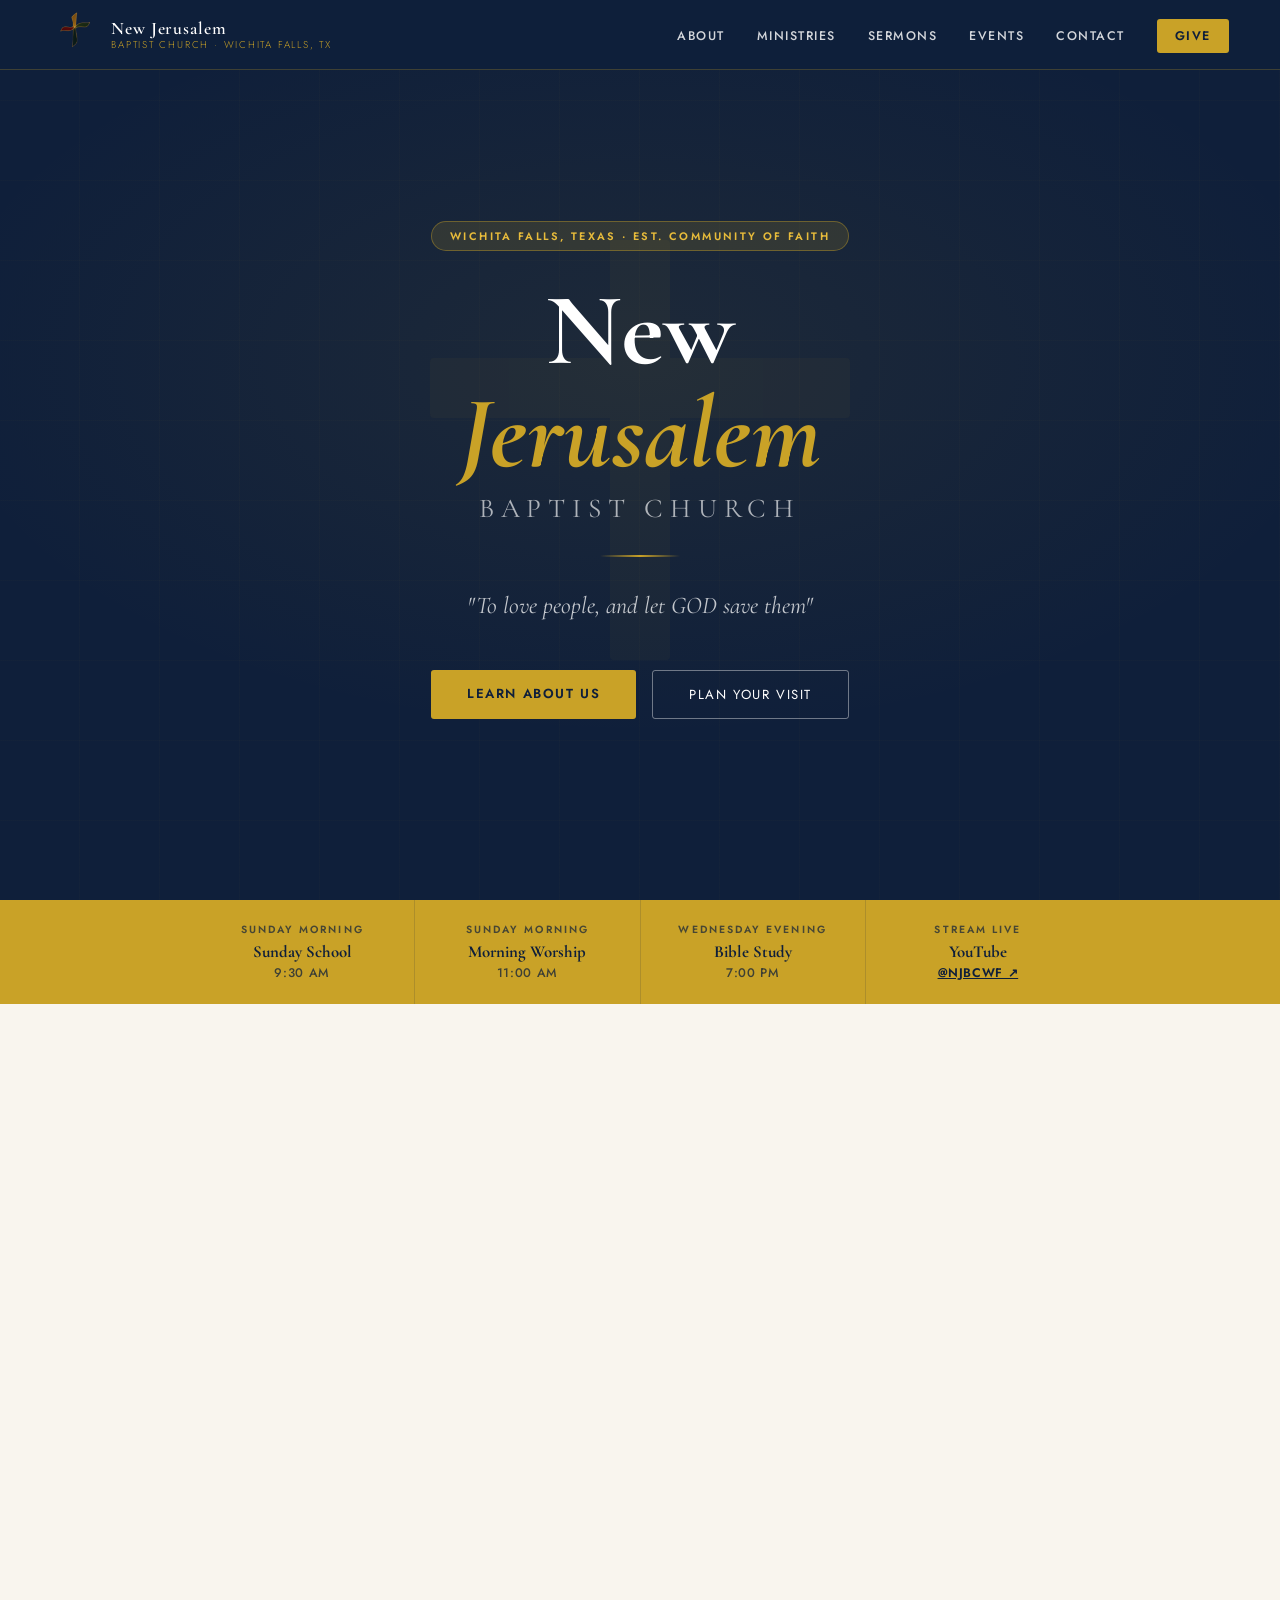
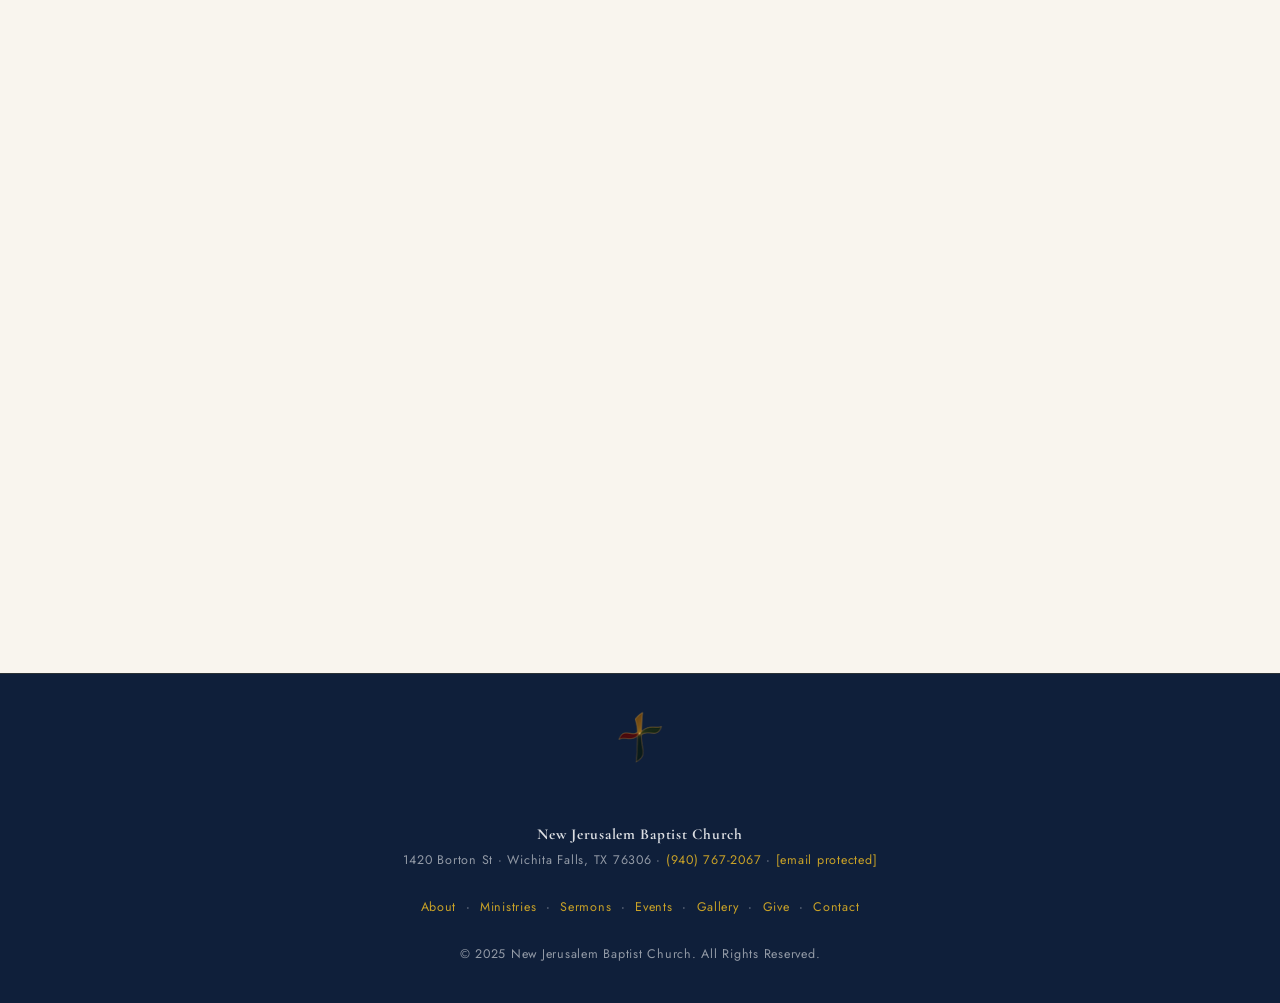
==== commit 27cf5768: "Update index.html" ====
--- a/index.html
+++ b/index.html
@@ -43,11 +43,7 @@
       border-bottom: 1px solid rgba(201,162,39,0.25);
     }
     .nav-logo { display: flex; align-items: center; gap: 12px; text-decoration: none; }
-    .nav-logo-icon {
-      width: 40px; height: 40px;
-      background: var(--gold);
-      clip-path: polygon(50% 0%, 61% 35%, 98% 35%, 68% 57%, 79% 91%, 50% 70%, 21% 91%, 32% 57%, 2% 35%, 39% 35%);
-    }
+    .nav-logo img { height: 48px; width: auto; display: block; }
     .nav-logo-text { color: var(--white); font-family: 'Cormorant Garamond', serif; font-size: 1.1rem; font-weight: 600; letter-spacing: 0.05em; line-height: 1.2; }
     .nav-logo-sub  { font-family: 'Jost', sans-serif; font-size: 0.62rem; font-weight: 300; letter-spacing: 0.18em; color: var(--gold); display: block; text-transform: uppercase; }
 
@@ -266,7 +262,7 @@
 <!-- NAV -->
 <nav>
   <a href="index.html" class="nav-logo">
-    <div class="nav-logo-icon"></div>
+    <img src="images/NJBC_Logo_3-26-26.png" alt="New Jerusalem Baptist Church" />
     <div class="nav-logo-text">
       New Jerusalem<br>
       <span class="nav-logo-sub">Baptist Church · Wichita Falls, TX</span>
@@ -442,7 +438,7 @@
       </li>
       <li>
         <div class="contact-icon">✉️</div>
-        <div class="contact-detail"><strong>Email</strong><a href="mailto:NJBCWF@gmail.com">NJBCWF@gmail.com</a></div>
+        <div class="contact-detail"><strong>Email</strong><a href="/cdn-cgi/l/email-protection#84cacec6c7d3c2c4e3e9e5ede8aae7ebe9"><span class="__cf_email__" data-cfemail="0d43474f4e5a4b4d6a606c6461236e6260">[email&#160;protected]</span></a></div>
       </li>
     </ul>
     <div class="social-row">
@@ -463,8 +459,9 @@
 
 <!-- FOOTER -->
 <footer>
+  <img src="images/NJBC_Logo_3-26-26.png" alt="New Jerusalem Baptist Church" style="height:70px;width:auto;margin:0 auto 16px;display:block;opacity:0.9;" /><br>
   <strong>New Jerusalem Baptist Church</strong><br>
-  1420 Borton St · Wichita Falls, TX 76306 · <a href="tel:9407672067">(940) 767-2067</a> · <a href="mailto:NJBCWF@gmail.com">NJBCWF@gmail.com</a><br><br>
+  1420 Borton St · Wichita Falls, TX 76306 · <a href="tel:9407672067">(940) 767-2067</a> · <a href="/cdn-cgi/l/email-protection#622c282021352422050f030b0e4c010d0f"><span class="__cf_email__" data-cfemail="82ccc8c0c1d5c4c2e5efe3ebeeace1edef">[email&#160;protected]</span></a><br><br>
   <a href="about.html">About</a> &nbsp;·&nbsp;
   <a href="ministries.html">Ministries</a> &nbsp;·&nbsp;
   <a href="sermons.html">Sermons</a> &nbsp;·&nbsp;
@@ -475,7 +472,7 @@
   © 2025 New Jerusalem Baptist Church. All Rights Reserved.
 </footer>
 
-<script>
+<script data-cfasync="false" src="/cdn-cgi/scripts/5c5dd728/cloudflare-static/email-decode.min.js"></script><script>
   // ── Hamburger menu ──
   document.getElementById('hamburger').addEventListener('click', function() {
     document.getElementById('mobileMenu').classList.toggle('open');
@@ -489,16 +486,4 @@
   });
 
   // ── Scroll reveal ──
-  var reveals = document.querySelectorAll('.reveal');
-  var obs = new IntersectionObserver(function(entries) {
-    entries.forEach(function(e) {
-      if (e.isIntersecting) {
-        e.target.classList.add('visible');
-        obs.unobserve(e.target);
-      }
-    });
-  }, { threshold: 0.12 });
-  reveals.forEach(function(r) { obs.observe(r); });
-</script>
-</body>
-</html>
+  var
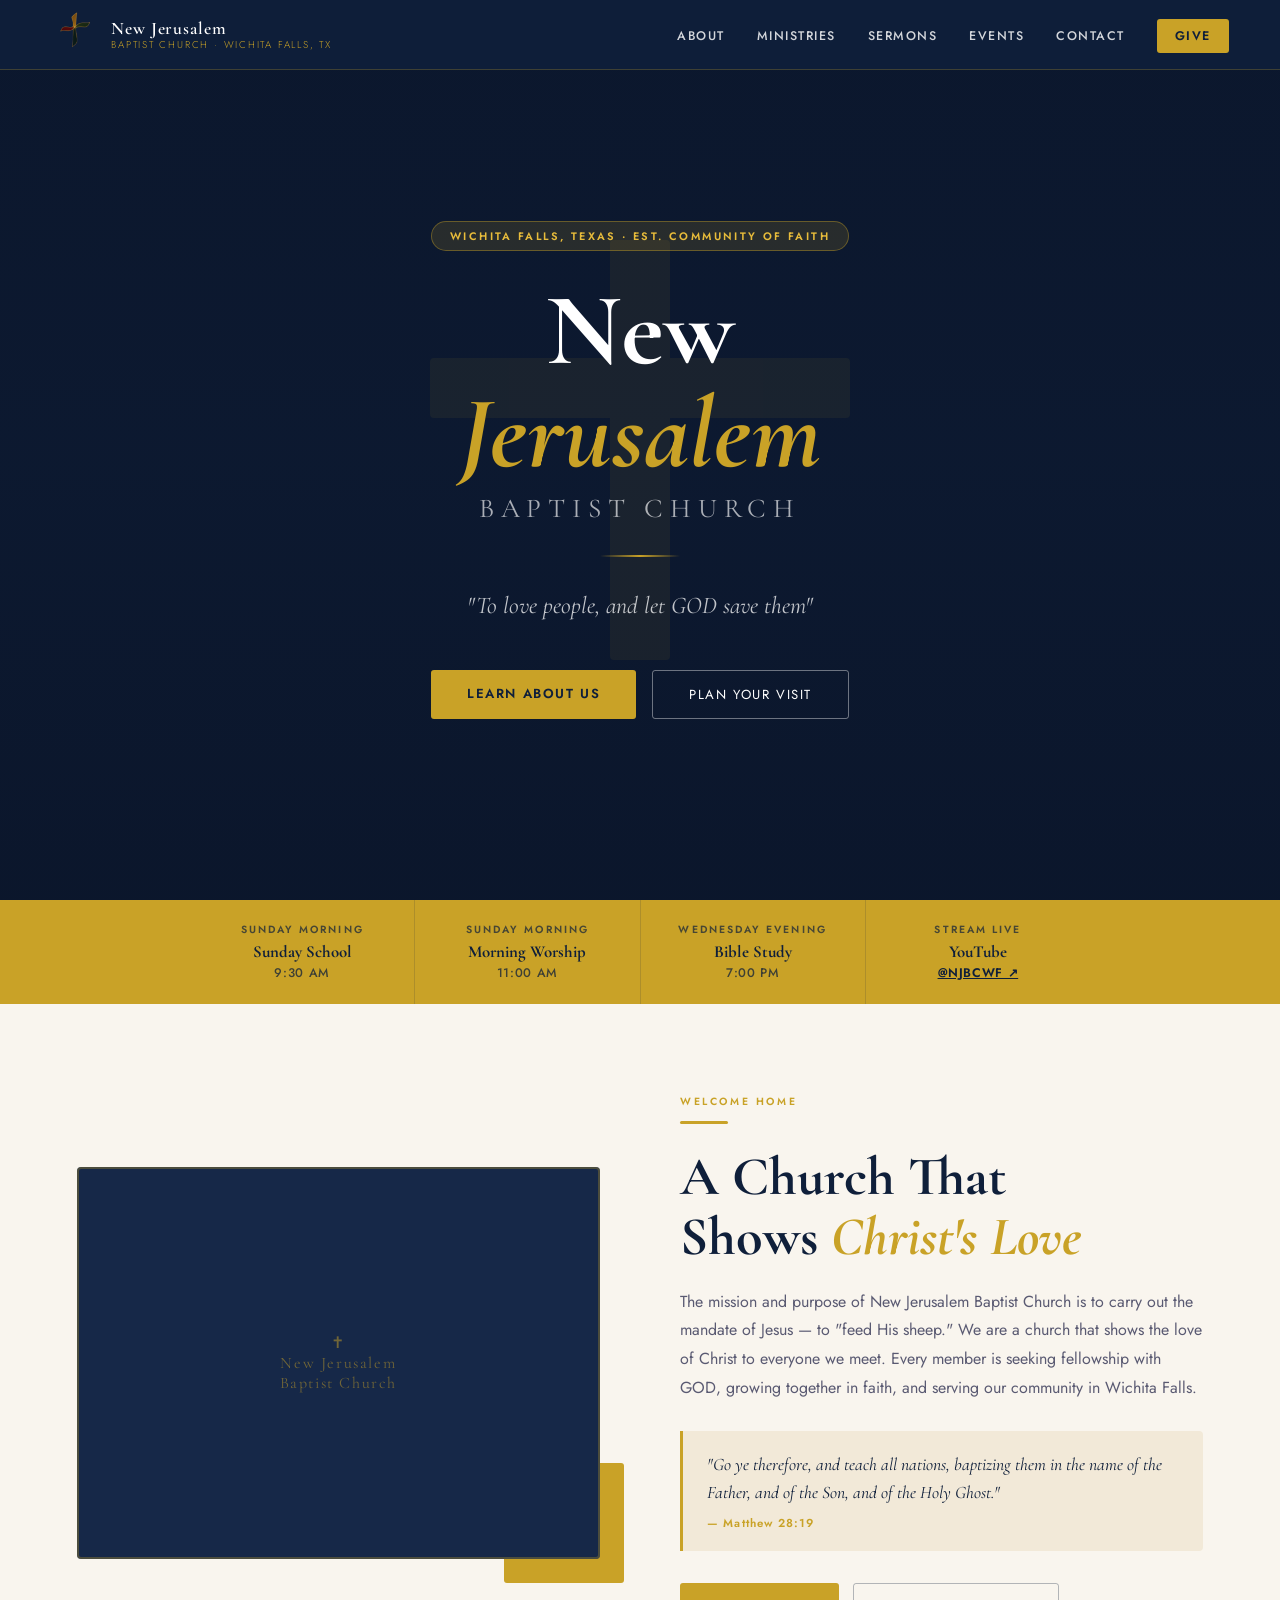
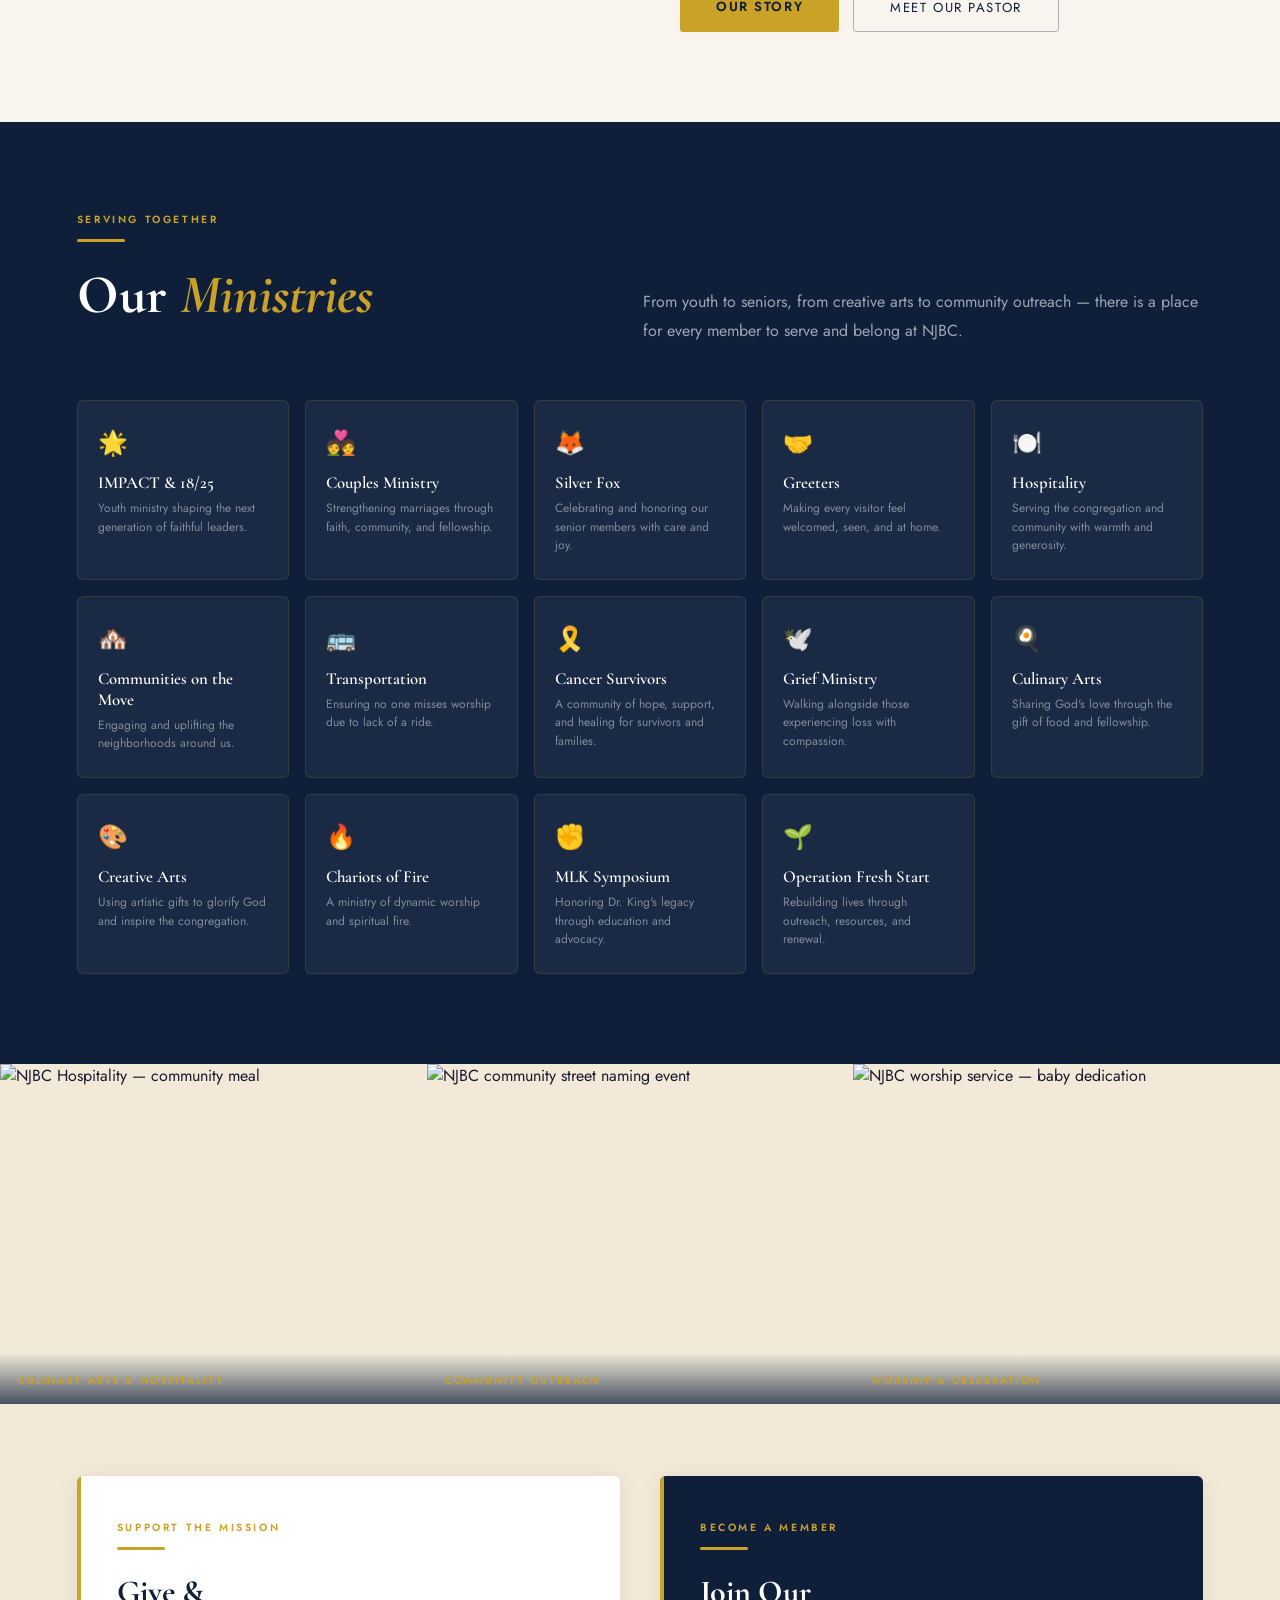
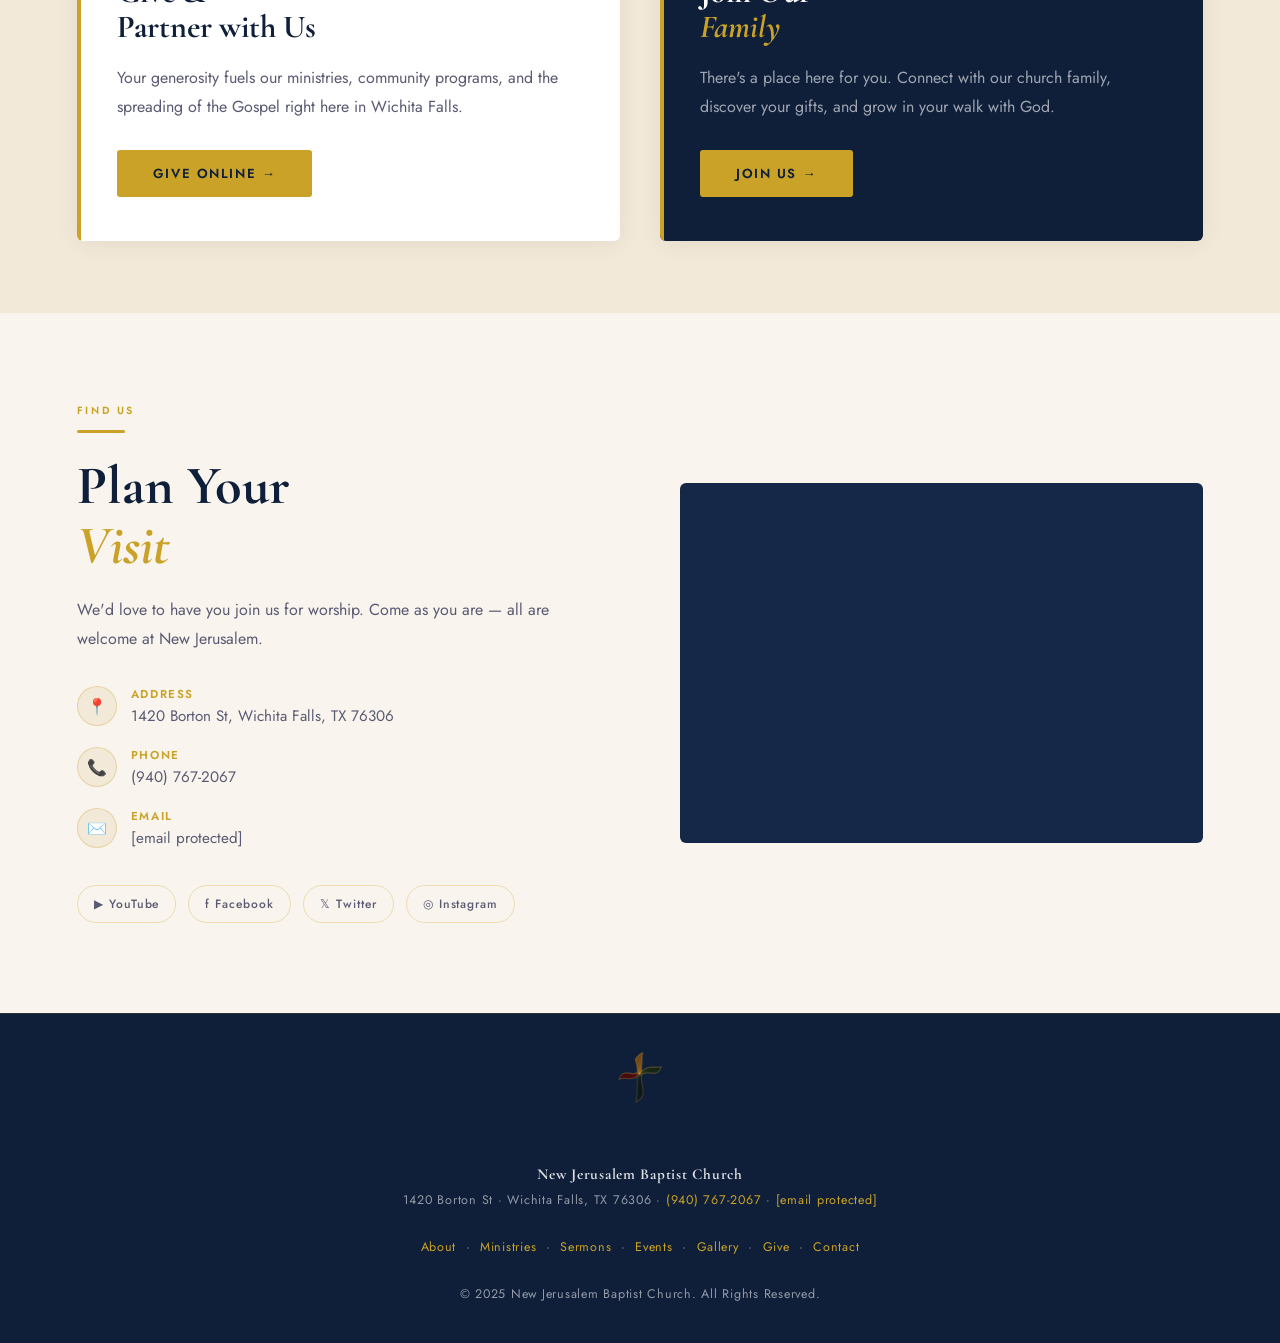
==== commit f06410c5: "Add files via upload" ====
--- a/index.html
+++ b/index.html
@@ -97,12 +97,23 @@
     }
     .hero-bg {
       position: absolute; inset: 0;
-      background:
-        radial-gradient(ellipse 80% 60% at 50% 40%, rgba(201,162,39,0.08) 0%, transparent 70%),
-        repeating-linear-gradient(0deg, transparent, transparent 79px, rgba(201,162,39,0.04) 80px),
-        repeating-linear-gradient(90deg, transparent, transparent 79px, rgba(201,162,39,0.04) 80px);
-    }
-    .hero-cross { position: absolute; top: 50%; left: 50%; transform: translate(-50%, -50%); width: 420px; height: 420px; opacity: 0.04; }
+      background: linear-gradient(
+        to bottom,
+        rgba(10, 20, 40, 0.72) 0%,
+        rgba(10, 20, 40, 0.55) 50%,
+        rgba(10, 20, 40, 0.80) 100%
+      );
+      z-index: 1;
+    }
+    .hero-photo {
+      position: absolute; inset: 0;
+      background-image: url('images/Mighty_Men.jpg');
+      background-size: cover;
+      background-position: center 30%;
+      z-index: 0;
+    }
+    .hero > *:not(.hero-bg):not(.hero-photo):not(.hero-cross) { position: relative; z-index: 2; }
+    .hero-cross { position: absolute; top: 50%; left: 50%; transform: translate(-50%, -50%); width: 420px; height: 420px; opacity: 0.07; z-index: 1; }
     .hero-cross::before, .hero-cross::after { content: ''; position: absolute; background: var(--gold); border-radius: 4px; }
     .hero-cross::before { width: 60px; height: 100%; left: 50%; transform: translateX(-50%); }
     .hero-cross::after  { width: 100%; height: 60px; top: 28%; left: 0; }
@@ -254,6 +265,8 @@
       .times-strip-inner { flex-direction: column; }
       .time-item { border-right: none; border-bottom: 1px solid rgba(15,31,58,0.15); }
       .time-item:last-child { border-bottom: none; }
+      .photo-strip-grid { grid-template-columns: 1fr !important; height: auto !important; }
+      .photo-strip-grid > div { height: 220px; }
     }
   </style>
 </head>
@@ -262,7 +275,7 @@
 <!-- NAV -->
 <nav>
   <a href="index.html" class="nav-logo">
-    <img src="images/NJBC_Logo_3-26-26.png" alt="New Jerusalem Baptist Church" />
+    <img src="/images/NJBC_Logo_3-26-26.png" alt="New Jerusalem Baptist Church" />
     <div class="nav-logo-text">
       New Jerusalem<br>
       <span class="nav-logo-sub">Baptist Church · Wichita Falls, TX</span>
@@ -296,6 +309,7 @@
 
 <!-- HERO -->
 <section class="hero" id="home">
+  <div class="hero-photo"></div>
   <div class="hero-bg"></div>
   <div class="hero-cross"></div>
   <div class="hero-badge">Wichita Falls, Texas · Est. Community of Faith</div>
@@ -339,9 +353,9 @@
 <section class="welcome" id="about">
   <div class="welcome-visual reveal">
     <div class="welcome-img-frame">
-      <img src="https://static.wixstatic.com/media/01a251_3fbb4b91254f48e99096f64b1d5bab89~mv2_d_1728_1296_s_2.jpg"
-           alt="Inside New Jerusalem Baptist Church"
-           style="width:100%;height:100%;object-fit:cover;"
+      <img src="images/Streat_Naming5.jpg"
+           alt="Worship service at New Jerusalem Baptist Church"
+           style="width:100%;height:100%;object-fit:cover;object-position:center top;"
            onerror="this.style.display='none';this.nextElementSibling.style.display='flex';"
       />
       <div class="welcome-placeholder" style="display:none;">
@@ -401,6 +415,36 @@
     <div class="ministry-card reveal" style="transition-delay:0.1s"><div class="ministry-icon">🌱</div><div class="ministry-name">Operation Fresh Start</div><div class="ministry-desc">Rebuilding lives through outreach, resources, and renewal.</div></div>
   </div>
 </section>
+
+<!-- COMMUNITY PHOTO STRIP -->
+<div style="background:var(--warm); padding:0; overflow:hidden;">
+  <div class="photo-strip-grid" style="display:grid; grid-template-columns:1fr 1fr 1fr; height:340px;">
+    <div style="overflow:hidden; position:relative;">
+      <img src="images/Streat_Naming4.jpg" alt="NJBC Hospitality — community meal"
+           style="width:100%;height:100%;object-fit:cover;object-position:center;transition:transform 0.4s;" 
+           onmouseover="this.style.transform='scale(1.04)'" onmouseout="this.style.transform='scale(1)'"/>
+      <div style="position:absolute;bottom:0;left:0;right:0;padding:14px 18px;background:linear-gradient(to top,rgba(15,31,58,0.75),transparent);">
+        <span style="color:var(--gold);font-size:0.65rem;font-weight:600;letter-spacing:0.18em;text-transform:uppercase;">Culinary Arts & Hospitality</span>
+      </div>
+    </div>
+    <div style="overflow:hidden; position:relative;">
+      <img src="images/Streat_Naming1.jpg" alt="NJBC community street naming event"
+           style="width:100%;height:100%;object-fit:cover;object-position:center top;transition:transform 0.4s;"
+           onmouseover="this.style.transform='scale(1.04)'" onmouseout="this.style.transform='scale(1)'"/>
+      <div style="position:absolute;bottom:0;left:0;right:0;padding:14px 18px;background:linear-gradient(to top,rgba(15,31,58,0.75),transparent);">
+        <span style="color:var(--gold);font-size:0.65rem;font-weight:600;letter-spacing:0.18em;text-transform:uppercase;">Community Outreach</span>
+      </div>
+    </div>
+    <div style="overflow:hidden; position:relative;">
+      <img src="images/Streat_Naming6.jpg" alt="NJBC worship service — baby dedication"
+           style="width:100%;height:100%;object-fit:cover;object-position:center top;transition:transform 0.4s;"
+           onmouseover="this.style.transform='scale(1.04)'" onmouseout="this.style.transform='scale(1)'"/>
+      <div style="position:absolute;bottom:0;left:0;right:0;padding:14px 18px;background:linear-gradient(to top,rgba(15,31,58,0.75),transparent);">
+        <span style="color:var(--gold);font-size:0.65rem;font-weight:600;letter-spacing:0.18em;text-transform:uppercase;">Worship & Celebration</span>
+      </div>
+    </div>
+  </div>
+</div>
 
 <!-- GIVE / JOIN ACTION STRIP -->
 <div class="action-strip">
@@ -459,7 +503,7 @@
 
 <!-- FOOTER -->
 <footer>
-  <img src="images/NJBC_Logo_3-26-26.png" alt="New Jerusalem Baptist Church" style="height:70px;width:auto;margin:0 auto 16px;display:block;opacity:0.9;" /><br>
+  <img src="/images/NJBC_Logo_3-26-26.png" alt="New Jerusalem Baptist Church" style="height:70px;width:auto;margin:0 auto 16px;display:block;opacity:0.9;" /><br>
   <strong>New Jerusalem Baptist Church</strong><br>
   1420 Borton St · Wichita Falls, TX 76306 · <a href="tel:9407672067">(940) 767-2067</a> · <a href="/cdn-cgi/l/email-protection#622c282021352422050f030b0e4c010d0f"><span class="__cf_email__" data-cfemail="82ccc8c0c1d5c4c2e5efe3ebeeace1edef">[email&#160;protected]</span></a><br><br>
   <a href="about.html">About</a> &nbsp;·&nbsp;
@@ -486,4 +530,20 @@
   });
 
   // ── Scroll reveal ──
-  var
+  var revealEls = document.querySelectorAll('.reveal');
+  if ('IntersectionObserver' in window) {
+    var observer = new IntersectionObserver(function(entries) {
+      entries.forEach(function(entry) {
+        if (entry.isIntersecting) {
+          entry.target.classList.add('visible');
+          observer.unobserve(entry.target);
+        }
+      });
+    }, { threshold: 0.12 });
+    revealEls.forEach(function(el) { observer.observe(el); });
+  } else {
+    revealEls.forEach(function(el) { el.classList.add('visible'); });
+  }
+</script>
+</body>
+</html>
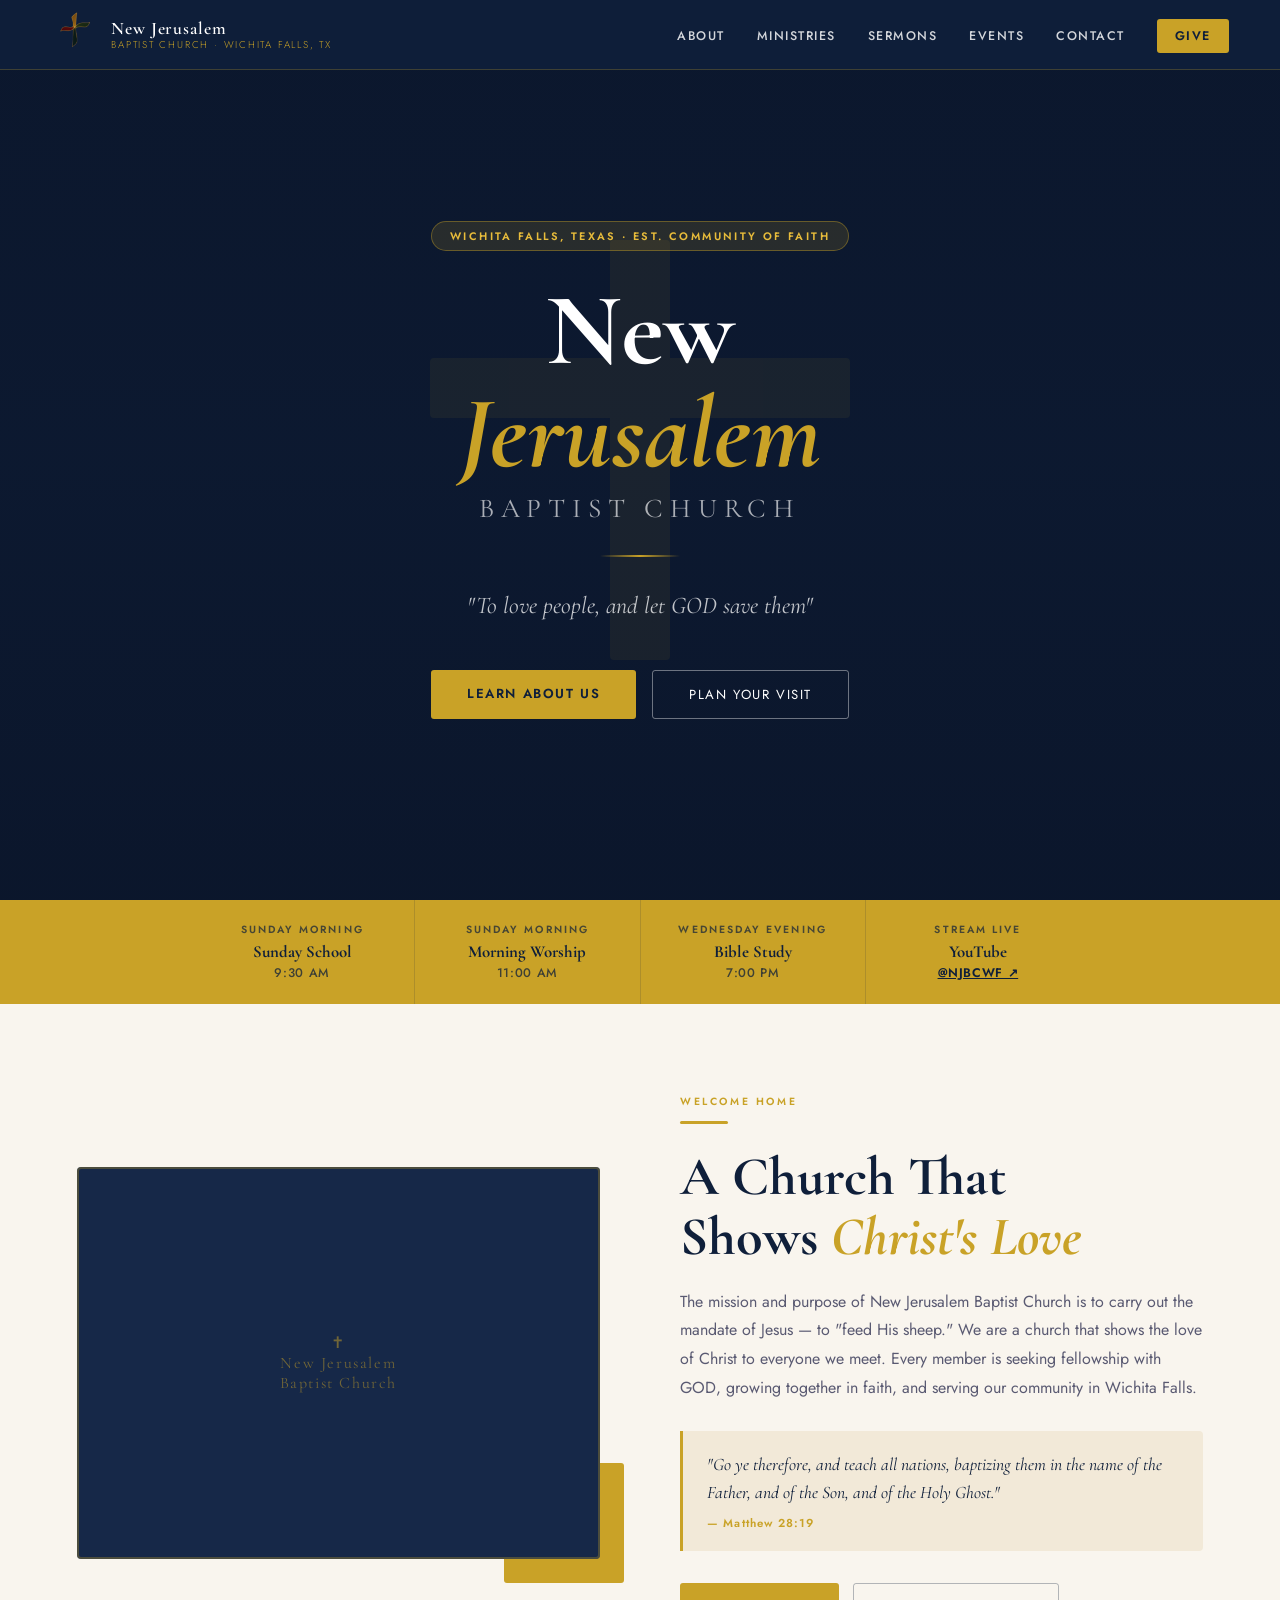
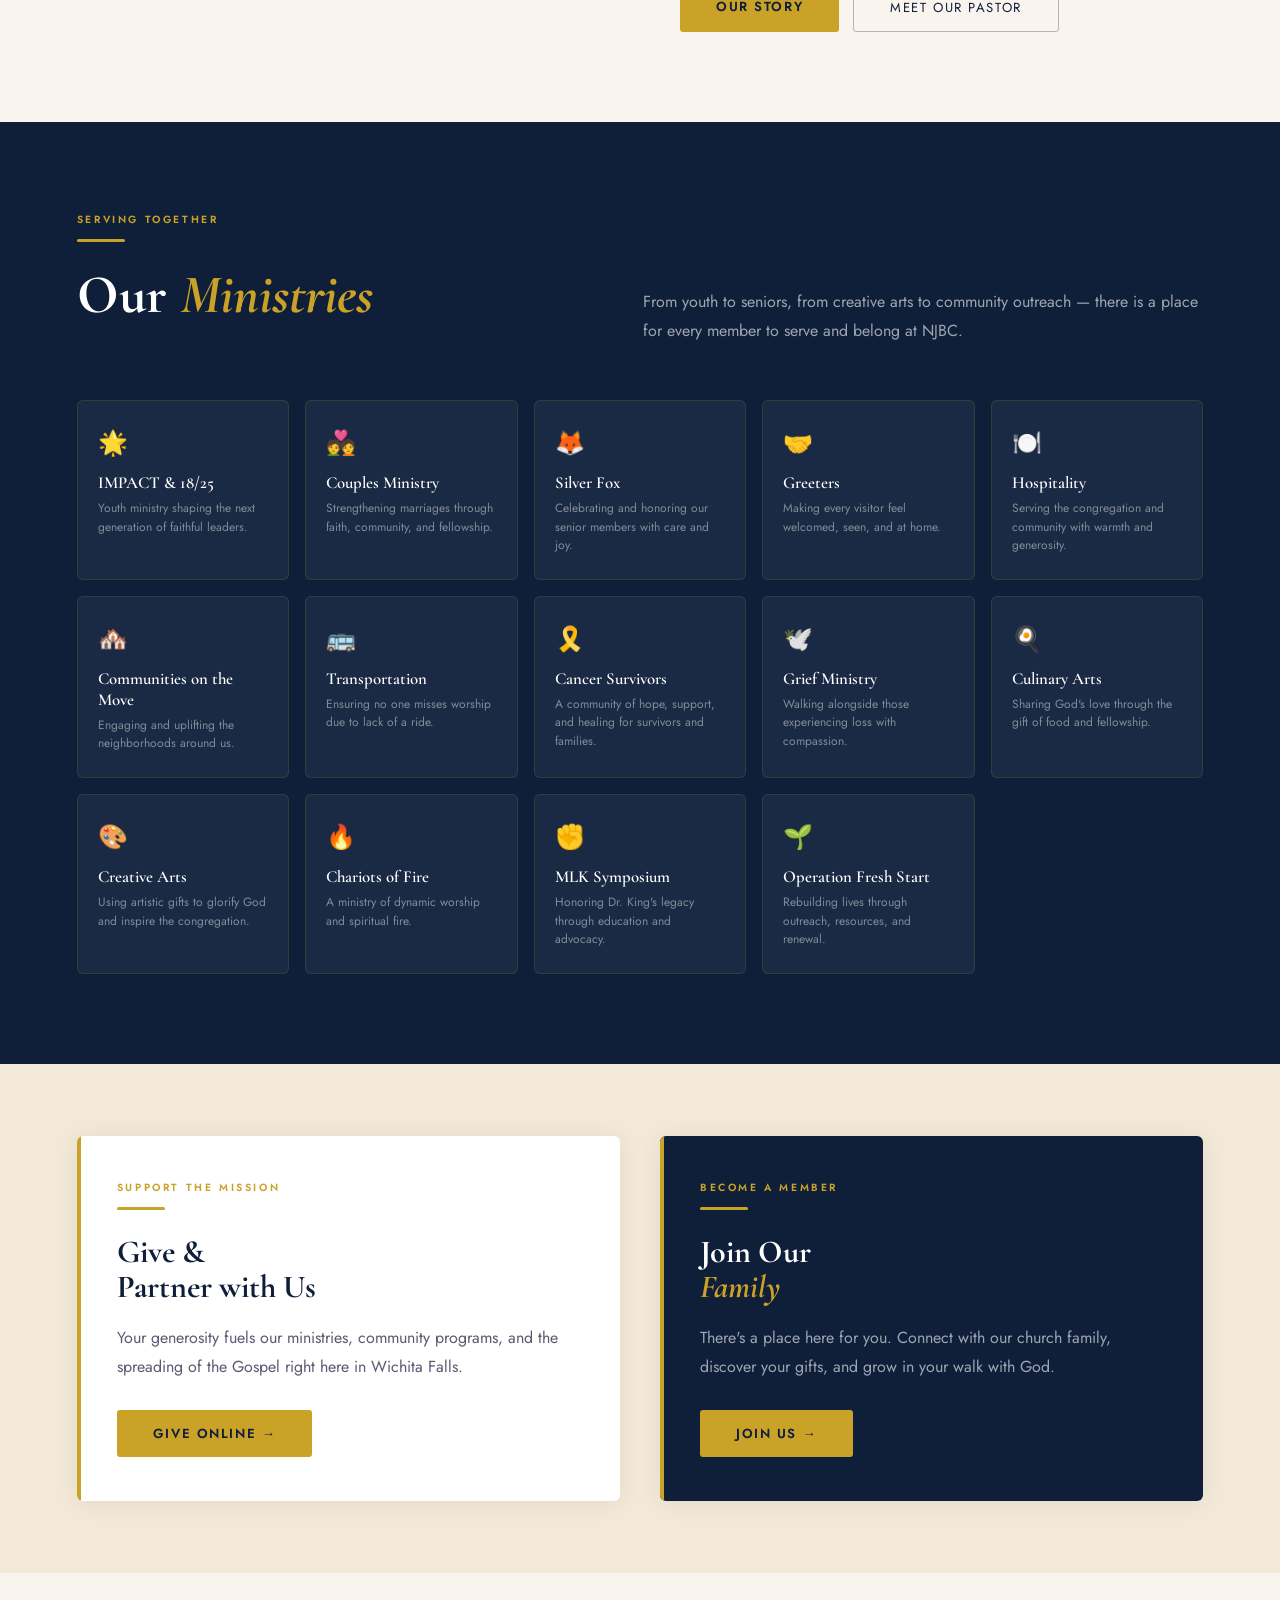
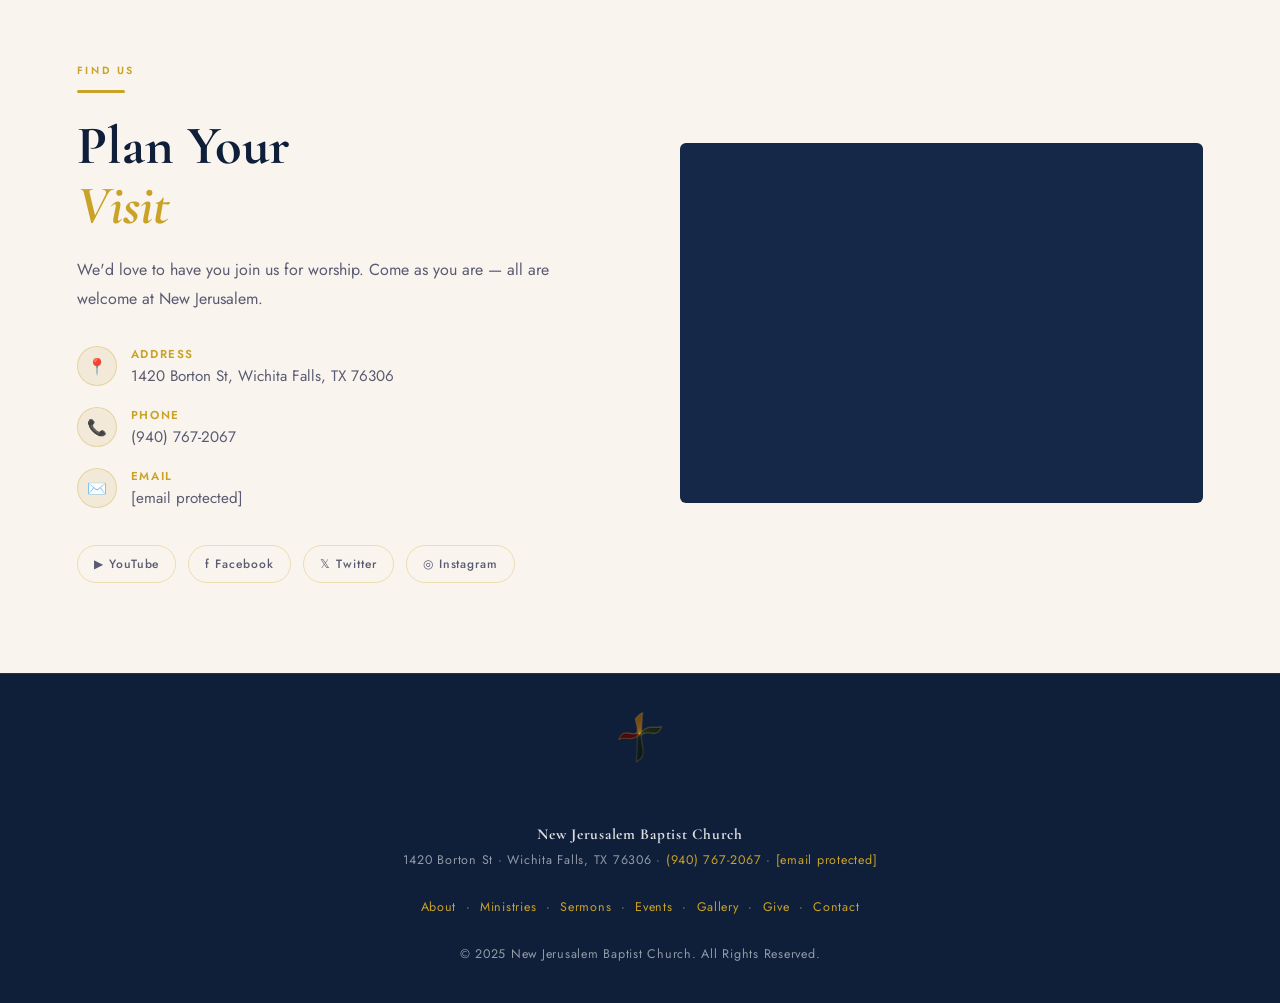
==== commit 8d0f996b: "Fix logo display issues - Session 1 (69ca03a39b35a60bdde907ea)" ====
--- a/index.html
+++ b/index.html
@@ -416,35 +416,6 @@
   </div>
 </section>
 
-<!-- COMMUNITY PHOTO STRIP -->
-<div style="background:var(--warm); padding:0; overflow:hidden;">
-  <div class="photo-strip-grid" style="display:grid; grid-template-columns:1fr 1fr 1fr; height:340px;">
-    <div style="overflow:hidden; position:relative;">
-      <img src="images/Streat_Naming4.jpg" alt="NJBC Hospitality — community meal"
-           style="width:100%;height:100%;object-fit:cover;object-position:center;transition:transform 0.4s;" 
-           onmouseover="this.style.transform='scale(1.04)'" onmouseout="this.style.transform='scale(1)'"/>
-      <div style="position:absolute;bottom:0;left:0;right:0;padding:14px 18px;background:linear-gradient(to top,rgba(15,31,58,0.75),transparent);">
-        <span style="color:var(--gold);font-size:0.65rem;font-weight:600;letter-spacing:0.18em;text-transform:uppercase;">Culinary Arts & Hospitality</span>
-      </div>
-    </div>
-    <div style="overflow:hidden; position:relative;">
-      <img src="images/Streat_Naming1.jpg" alt="NJBC community street naming event"
-           style="width:100%;height:100%;object-fit:cover;object-position:center top;transition:transform 0.4s;"
-           onmouseover="this.style.transform='scale(1.04)'" onmouseout="this.style.transform='scale(1)'"/>
-      <div style="position:absolute;bottom:0;left:0;right:0;padding:14px 18px;background:linear-gradient(to top,rgba(15,31,58,0.75),transparent);">
-        <span style="color:var(--gold);font-size:0.65rem;font-weight:600;letter-spacing:0.18em;text-transform:uppercase;">Community Outreach</span>
-      </div>
-    </div>
-    <div style="overflow:hidden; position:relative;">
-      <img src="images/Streat_Naming6.jpg" alt="NJBC worship service — baby dedication"
-           style="width:100%;height:100%;object-fit:cover;object-position:center top;transition:transform 0.4s;"
-           onmouseover="this.style.transform='scale(1.04)'" onmouseout="this.style.transform='scale(1)'"/>
-      <div style="position:absolute;bottom:0;left:0;right:0;padding:14px 18px;background:linear-gradient(to top,rgba(15,31,58,0.75),transparent);">
-        <span style="color:var(--gold);font-size:0.65rem;font-weight:600;letter-spacing:0.18em;text-transform:uppercase;">Worship & Celebration</span>
-      </div>
-    </div>
-  </div>
-</div>
 
 <!-- GIVE / JOIN ACTION STRIP -->
 <div class="action-strip">
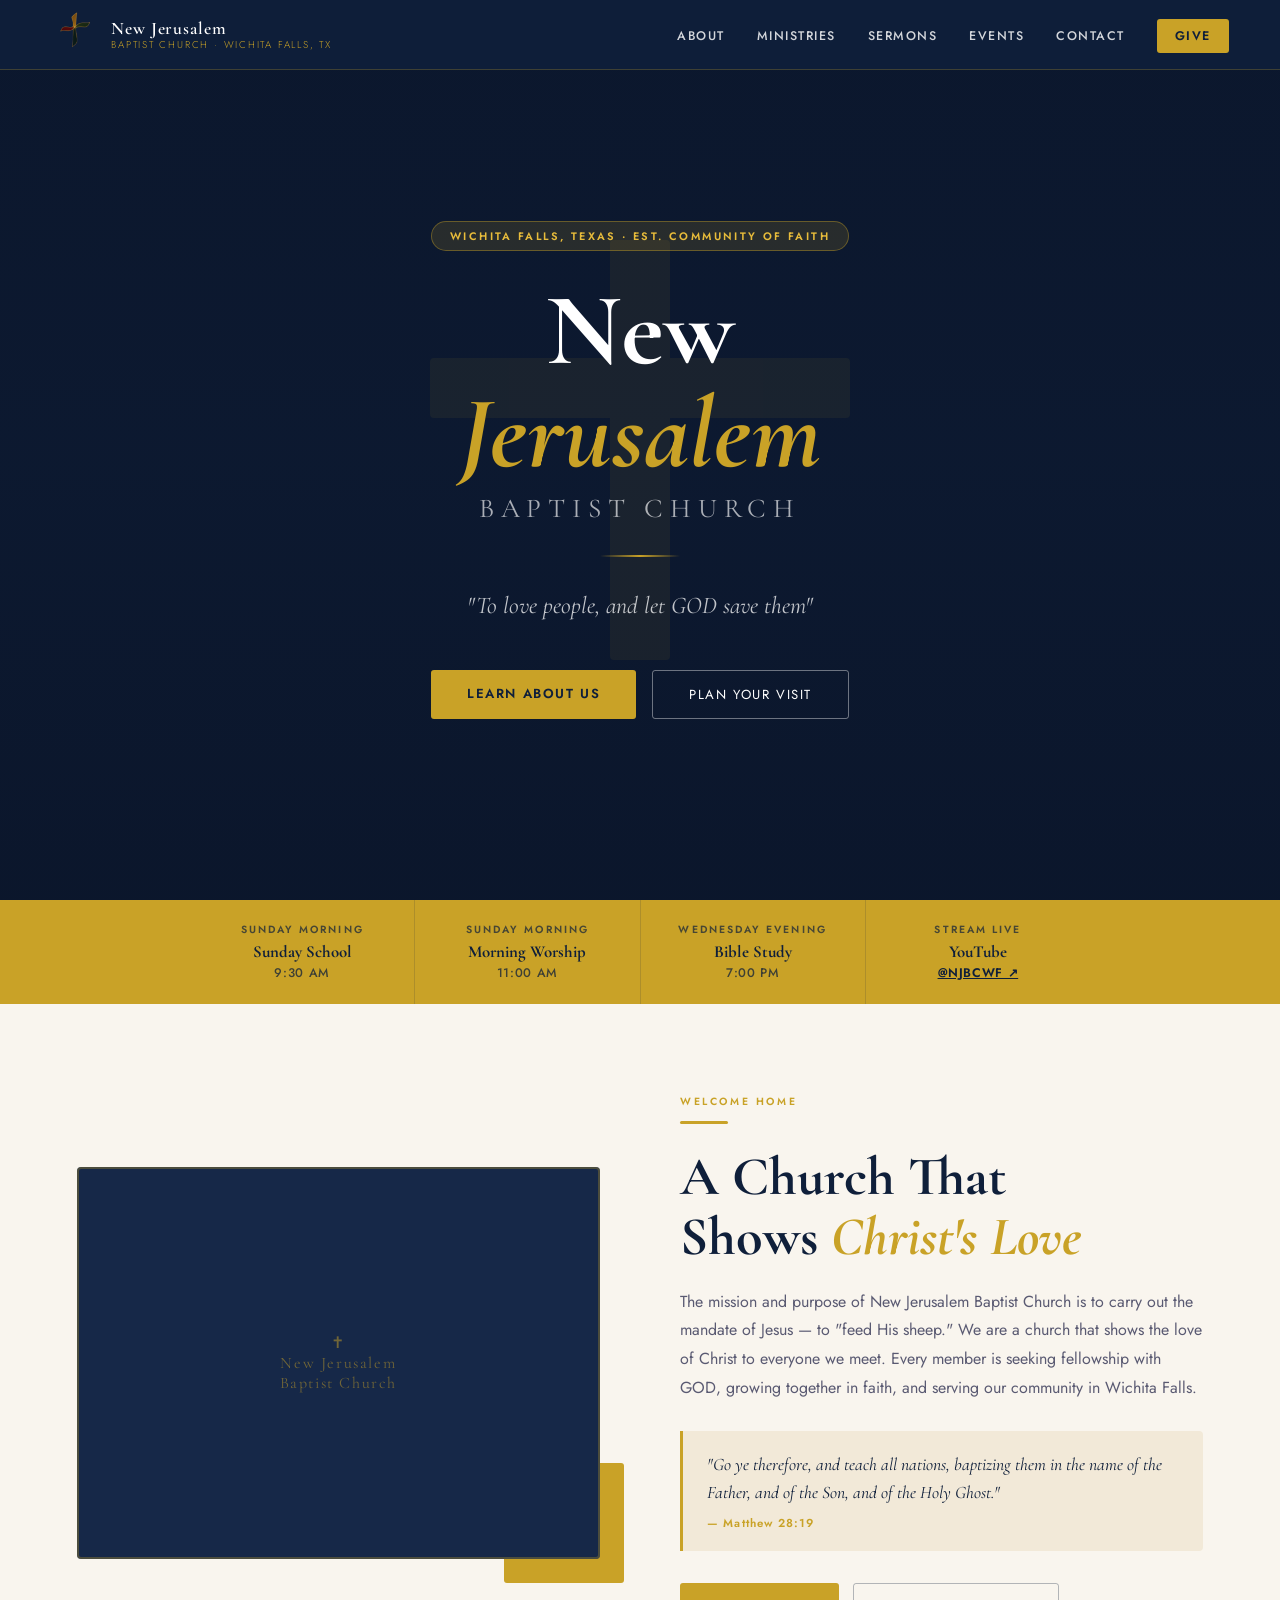
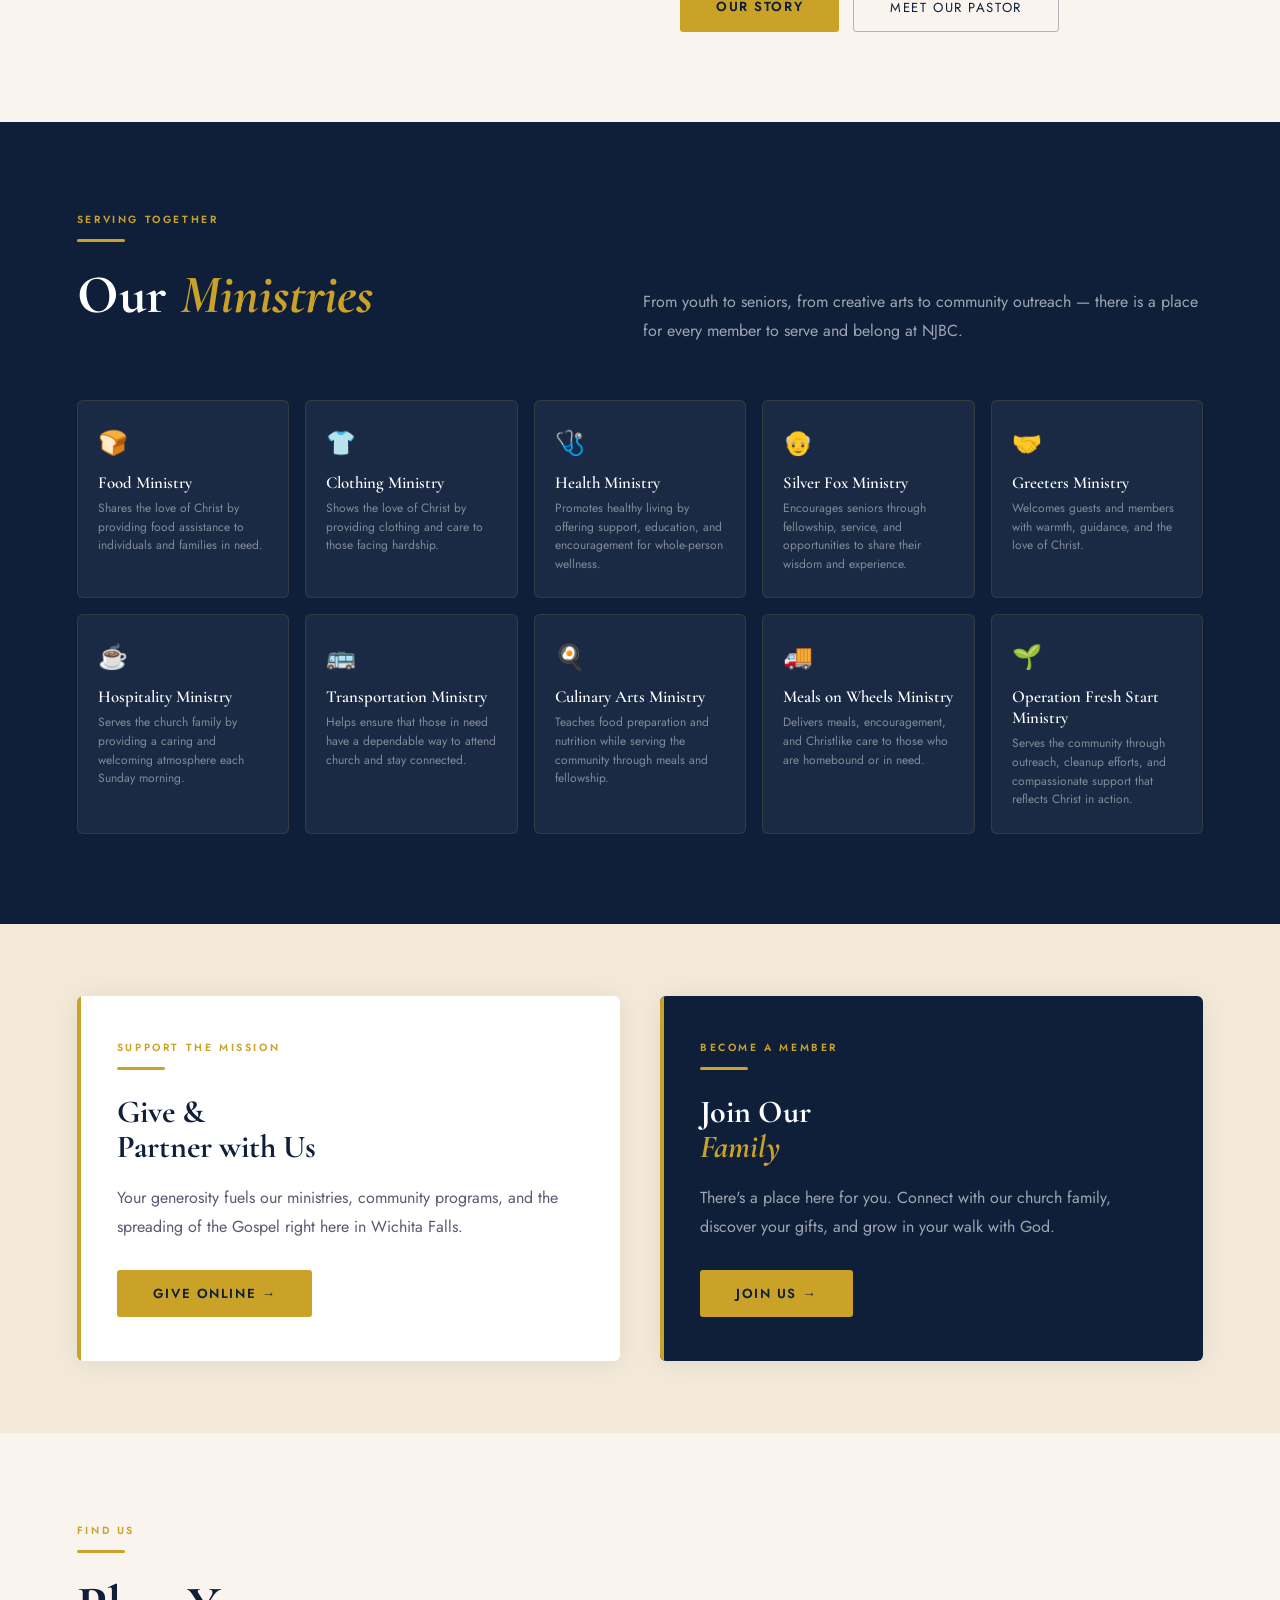
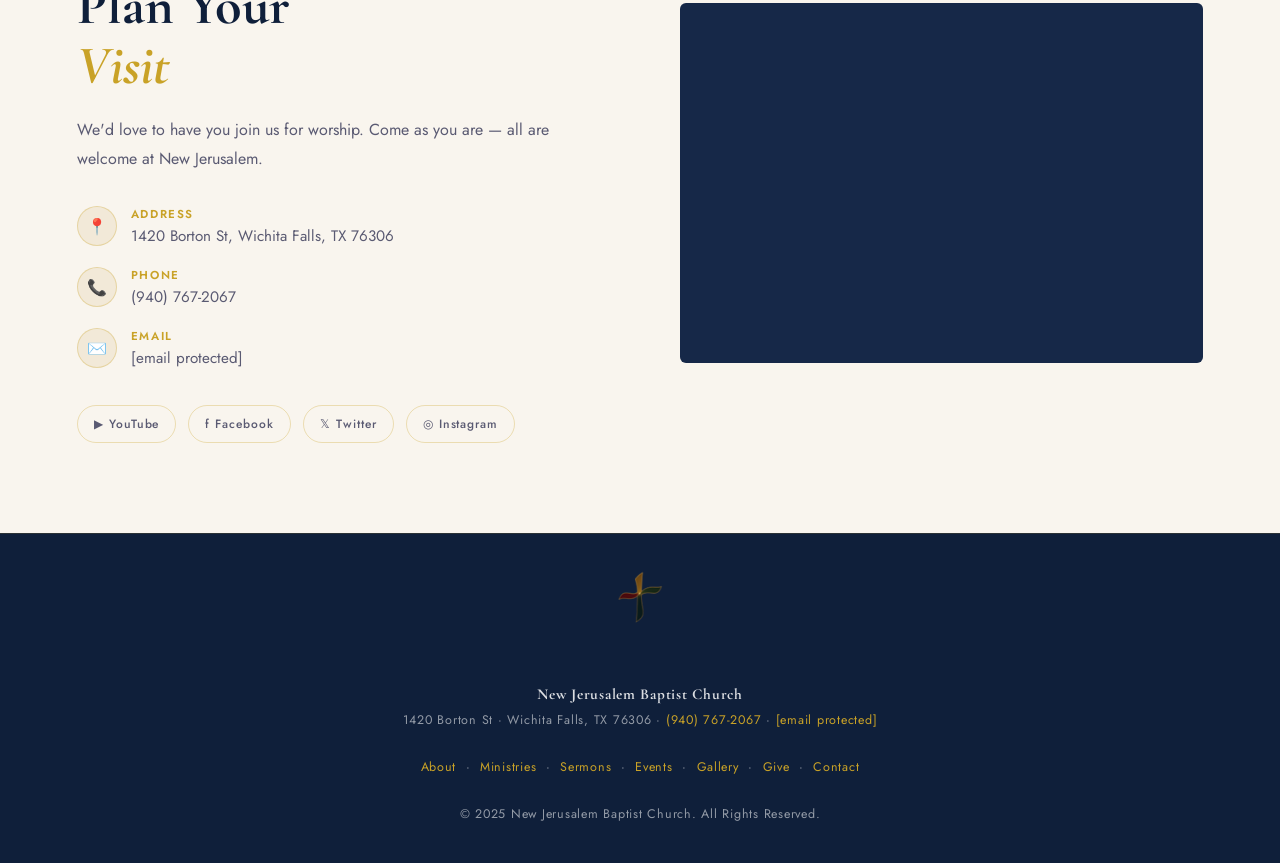
==== commit 805f681a: "Update index.html" ====
--- a/index.html
+++ b/index.html
@@ -399,20 +399,16 @@
     </p>
   </div>
   <div class="ministries-grid">
-    <div class="ministry-card reveal" style="transition-delay:0.05s"><div class="ministry-icon">🌟</div><div class="ministry-name">IMPACT &amp; 18/25</div><div class="ministry-desc">Youth ministry shaping the next generation of faithful leaders.</div></div>
-    <div class="ministry-card reveal" style="transition-delay:0.1s"><div class="ministry-icon">💑</div><div class="ministry-name">Couples Ministry</div><div class="ministry-desc">Strengthening marriages through faith, community, and fellowship.</div></div>
-    <div class="ministry-card reveal" style="transition-delay:0.15s"><div class="ministry-icon">🦊</div><div class="ministry-name">Silver Fox</div><div class="ministry-desc">Celebrating and honoring our senior members with care and joy.</div></div>
-    <div class="ministry-card reveal" style="transition-delay:0.2s"><div class="ministry-icon">🤝</div><div class="ministry-name">Greeters</div><div class="ministry-desc">Making every visitor feel welcomed, seen, and at home.</div></div>
-    <div class="ministry-card reveal" style="transition-delay:0.05s"><div class="ministry-icon">🍽️</div><div class="ministry-name">Hospitality</div><div class="ministry-desc">Serving the congregation and community with warmth and generosity.</div></div>
-    <div class="ministry-card reveal" style="transition-delay:0.1s"><div class="ministry-icon">🏘️</div><div class="ministry-name">Communities on the Move</div><div class="ministry-desc">Engaging and uplifting the neighborhoods around us.</div></div>
-    <div class="ministry-card reveal" style="transition-delay:0.15s"><div class="ministry-icon">🚌</div><div class="ministry-name">Transportation</div><div class="ministry-desc">Ensuring no one misses worship due to lack of a ride.</div></div>
-    <div class="ministry-card reveal" style="transition-delay:0.2s"><div class="ministry-icon">🎗️</div><div class="ministry-name">Cancer Survivors</div><div class="ministry-desc">A community of hope, support, and healing for survivors and families.</div></div>
-    <div class="ministry-card reveal" style="transition-delay:0.05s"><div class="ministry-icon">🕊️</div><div class="ministry-name">Grief Ministry</div><div class="ministry-desc">Walking alongside those experiencing loss with compassion.</div></div>
-    <div class="ministry-card reveal" style="transition-delay:0.1s"><div class="ministry-icon">🍳</div><div class="ministry-name">Culinary Arts</div><div class="ministry-desc">Sharing God's love through the gift of food and fellowship.</div></div>
-    <div class="ministry-card reveal" style="transition-delay:0.15s"><div class="ministry-icon">🎨</div><div class="ministry-name">Creative Arts</div><div class="ministry-desc">Using artistic gifts to glorify God and inspire the congregation.</div></div>
-    <div class="ministry-card reveal" style="transition-delay:0.2s"><div class="ministry-icon">🔥</div><div class="ministry-name">Chariots of Fire</div><div class="ministry-desc">A ministry of dynamic worship and spiritual fire.</div></div>
-    <div class="ministry-card reveal" style="transition-delay:0.05s"><div class="ministry-icon">✊</div><div class="ministry-name">MLK Symposium</div><div class="ministry-desc">Honoring Dr. King's legacy through education and advocacy.</div></div>
-    <div class="ministry-card reveal" style="transition-delay:0.1s"><div class="ministry-icon">🌱</div><div class="ministry-name">Operation Fresh Start</div><div class="ministry-desc">Rebuilding lives through outreach, resources, and renewal.</div></div>
+    <div class="ministry-card reveal" style="transition-delay:0.05s"><div class="ministry-icon">🍞</div><div class="ministry-name">Food Ministry</div><div class="ministry-desc">Shares the love of Christ by providing food assistance to individuals and families in need.</div></div>
+<div class="ministry-card reveal" style="transition-delay:0.1s"><div class="ministry-icon">👕</div><div class="ministry-name">Clothing Ministry</div><div class="ministry-desc">Shows the love of Christ by providing clothing and care to those facing hardship.</div></div>
+<div class="ministry-card reveal" style="transition-delay:0.15s"><div class="ministry-icon">🩺</div><div class="ministry-name">Health Ministry</div><div class="ministry-desc">Promotes healthy living by offering support, education, and encouragement for whole-person wellness.</div></div>
+<div class="ministry-card reveal" style="transition-delay:0.2s"><div class="ministry-icon">👴</div><div class="ministry-name">Silver Fox Ministry</div><div class="ministry-desc">Encourages seniors through fellowship, service, and opportunities to share their wisdom and experience.</div></div>
+<div class="ministry-card reveal" style="transition-delay:0.05s"><div class="ministry-icon">🤝</div><div class="ministry-name">Greeters Ministry</div><div class="ministry-desc">Welcomes guests and members with warmth, guidance, and the love of Christ.</div></div>
+<div class="ministry-card reveal" style="transition-delay:0.1s"><div class="ministry-icon">☕</div><div class="ministry-name">Hospitality Ministry</div><div class="ministry-desc">Serves the church family by providing a caring and welcoming atmosphere each Sunday morning.</div></div>
+<div class="ministry-card reveal" style="transition-delay:0.15s"><div class="ministry-icon">🚌</div><div class="ministry-name">Transportation Ministry</div><div class="ministry-desc">Helps ensure that those in need have a dependable way to attend church and stay connected.</div></div>
+<div class="ministry-card reveal" style="transition-delay:0.2s"><div class="ministry-icon">🍳</div><div class="ministry-name">Culinary Arts Ministry</div><div class="ministry-desc">Teaches food preparation and nutrition while serving the community through meals and fellowship.</div></div>
+<div class="ministry-card reveal" style="transition-delay:0.05s"><div class="ministry-icon">🚚</div><div class="ministry-name">Meals on Wheels Ministry</div><div class="ministry-desc">Delivers meals, encouragement, and Christlike care to those who are homebound or in need.</div></div>
+<div class="ministry-card reveal" style="transition-delay:0.1s"><div class="ministry-icon">🌱</div><div class="ministry-name">Operation Fresh Start Ministry</div><div class="ministry-desc">Serves the community through outreach, cleanup efforts, and compassionate support that reflects Christ in action.</div></div>
   </div>
 </section>
 
@@ -517,4 +513,4 @@
   }
 </script>
 </body>
-</html>+</html>
